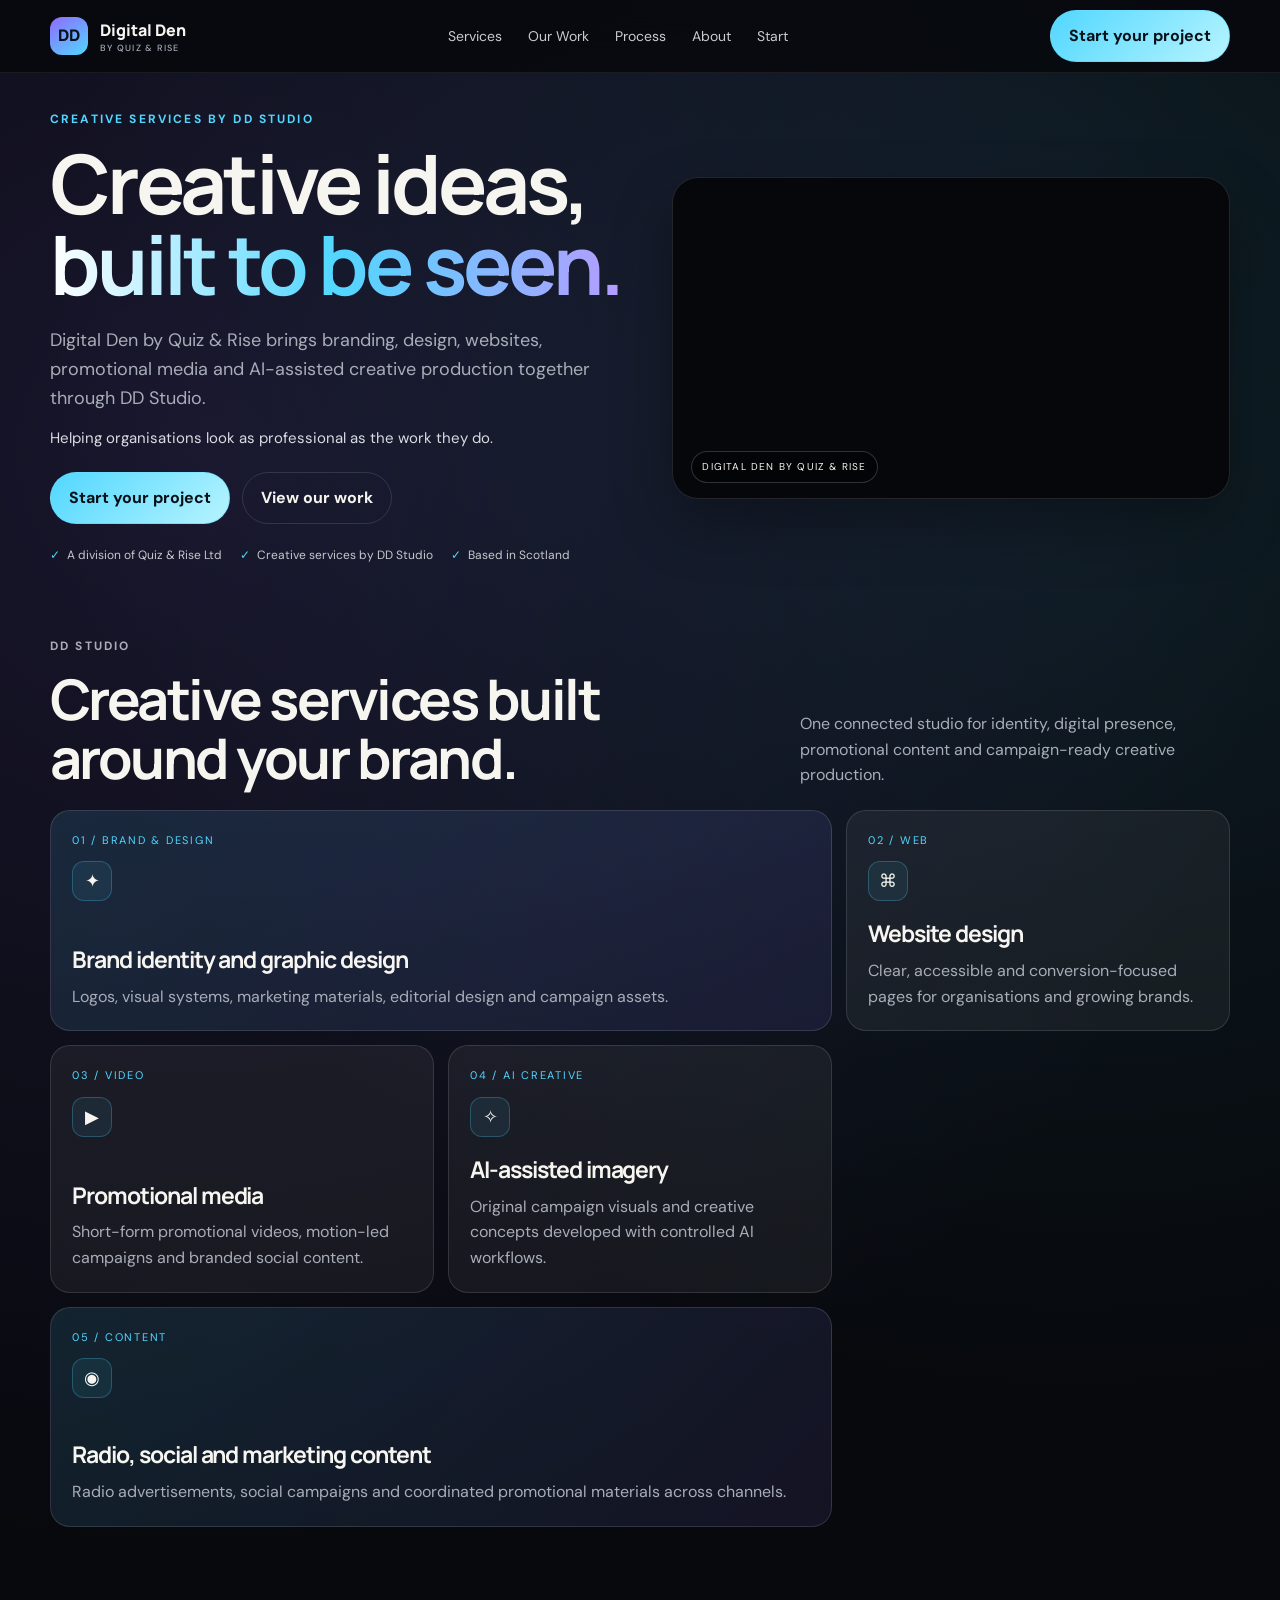
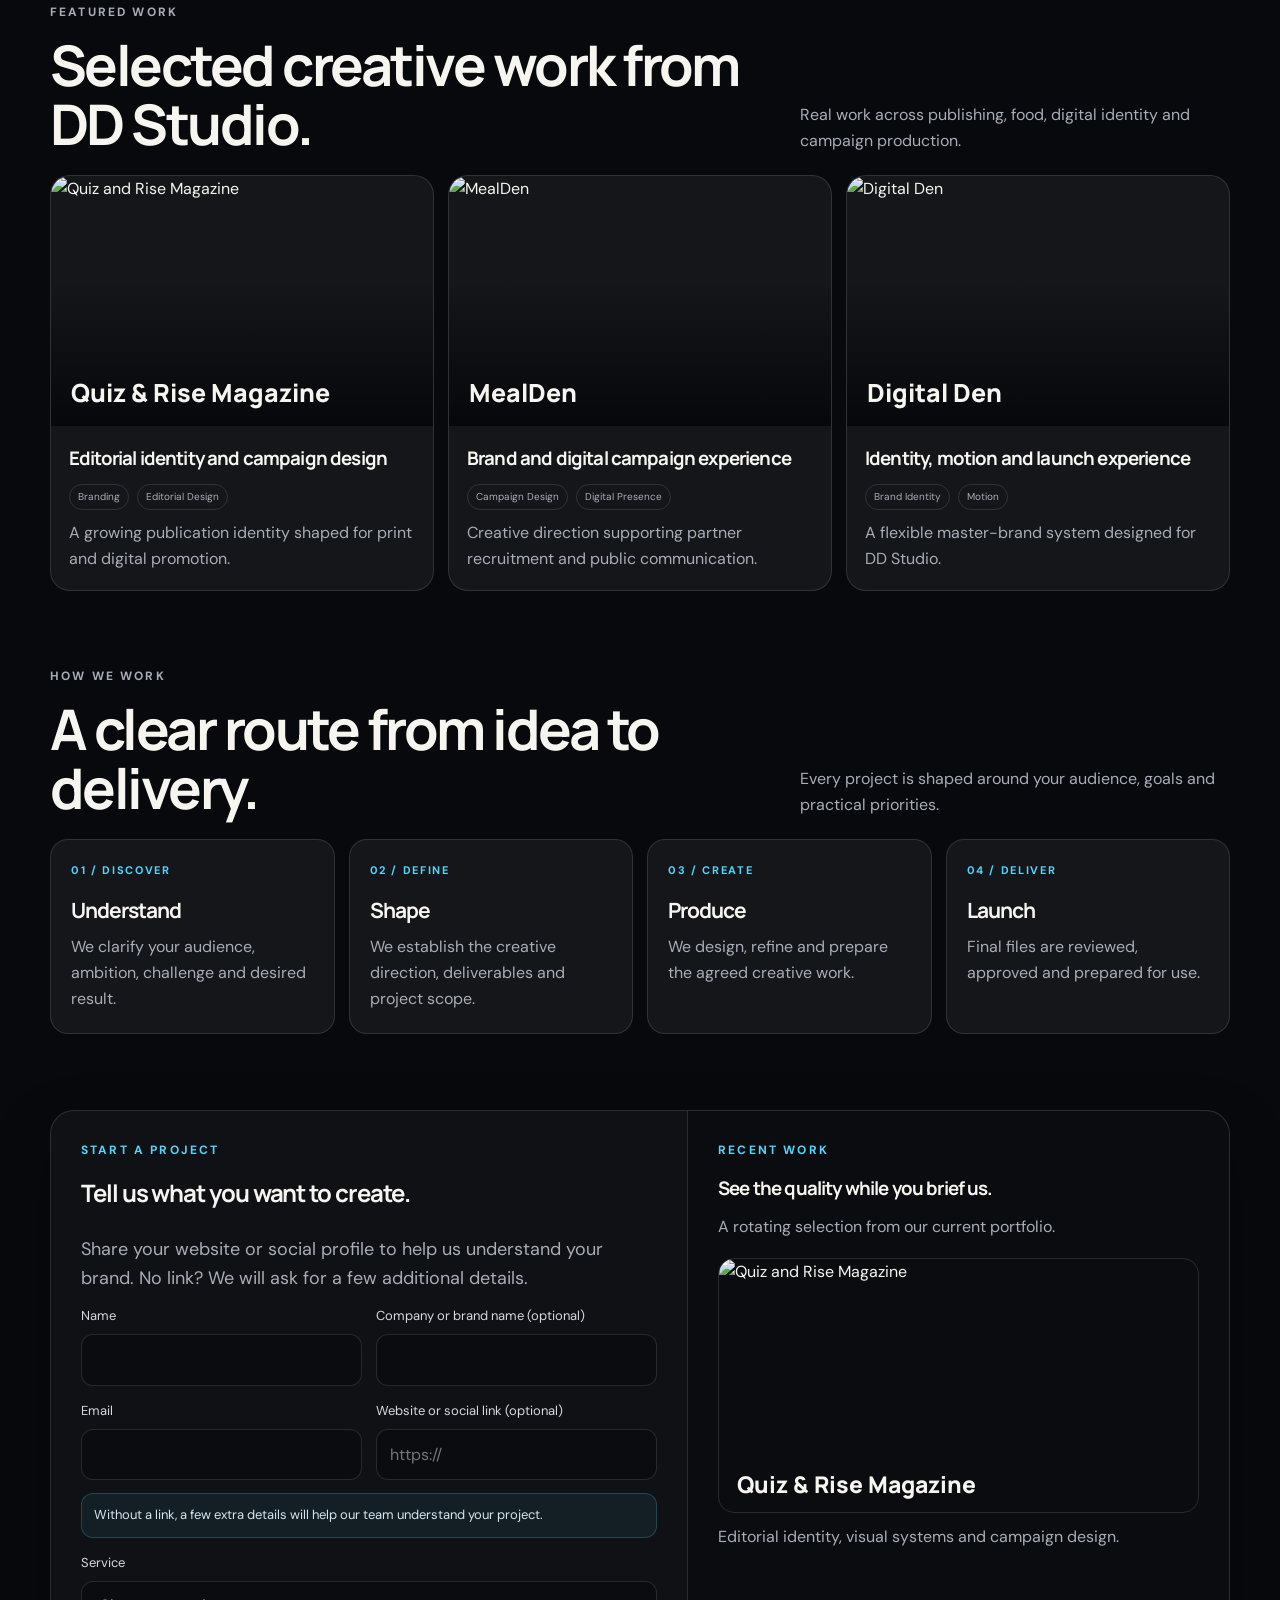
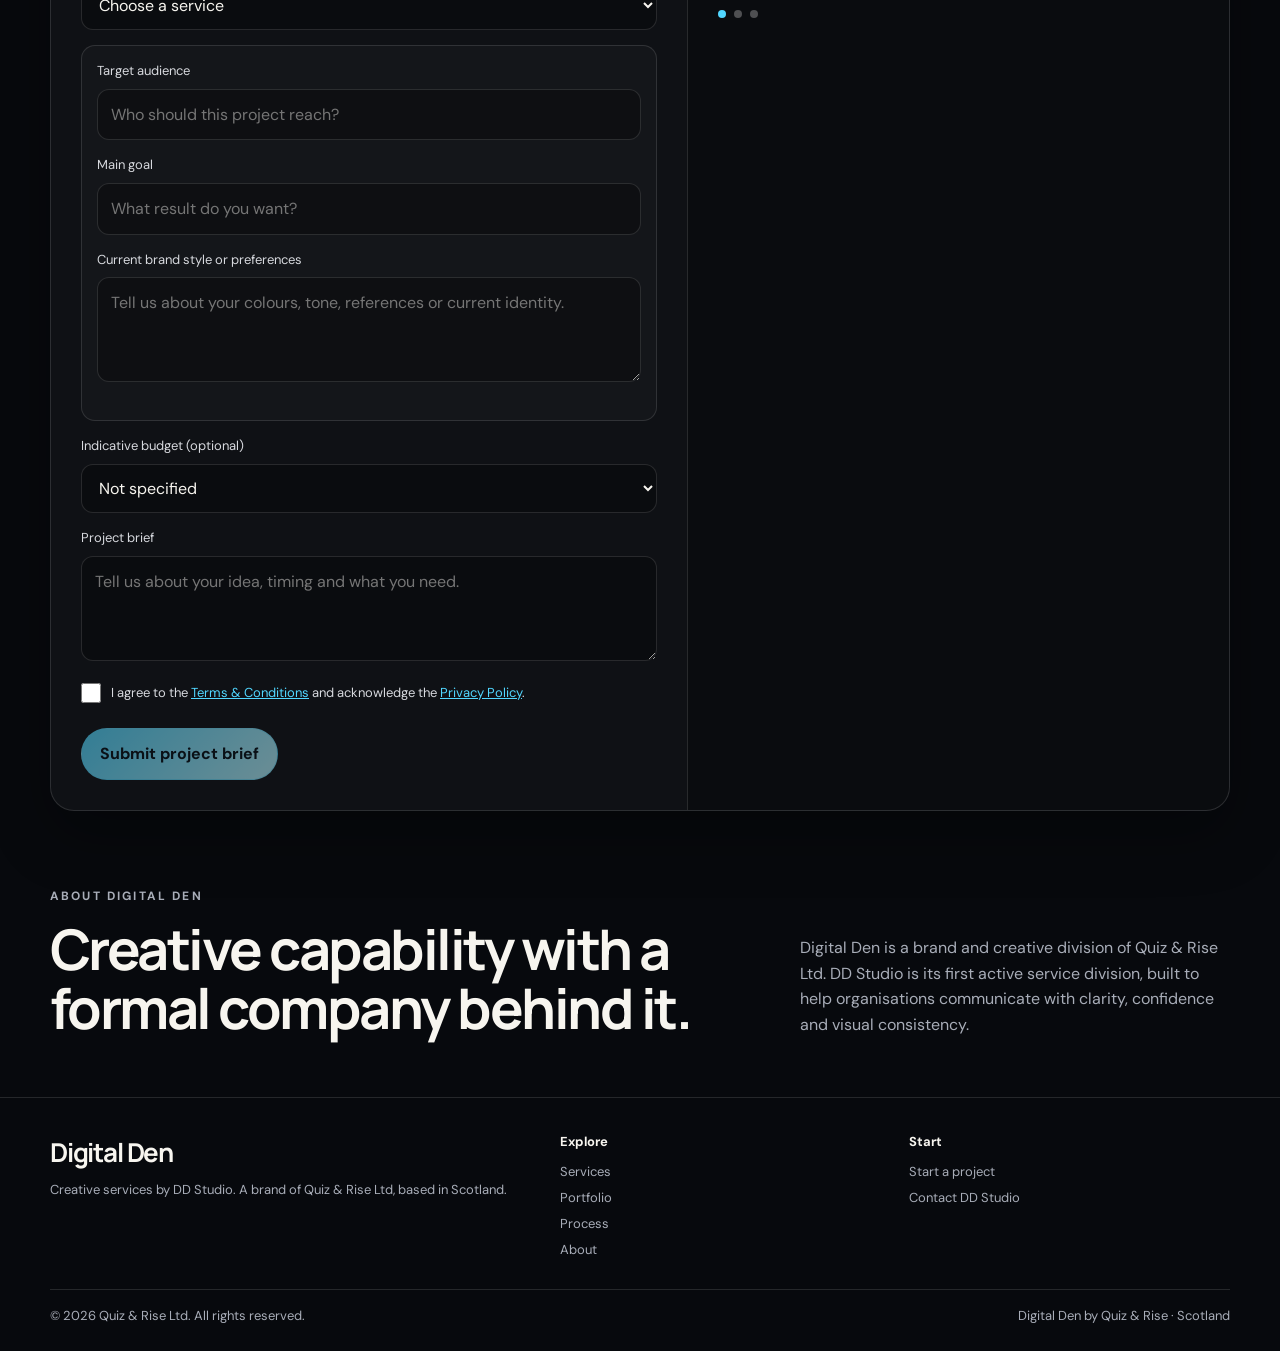
==== index.html @ d5ce3e3c "Remove dead space and tighten page rhythm across all screen sizes" ====
<!doctype html>
<html lang="en">
<head>
  <meta charset="utf-8">
  <meta name="viewport" content="width=device-width, initial-scale=1, viewport-fit=cover">
  <meta name="description" content="Digital Den by Quiz & Rise delivers branding, design, websites, promotional media and AI-assisted creative production through DD Studio.">
  <meta name="theme-color" content="#07090d">
  <title>Digital Den by Quiz & Rise | Creative Services by DD Studio</title>
  <link rel="preconnect" href="https://fonts.googleapis.com">
  <link rel="preconnect" href="https://fonts.gstatic.com" crossorigin>
  <link href="https://fonts.googleapis.com/css2?family=DM+Sans:wght@400;500;600;700&family=Manrope:wght@500;600;700;800&display=swap" rel="stylesheet">
  <style>
    :root{--ink:#07090d;--panel:rgba(255,255,255,.055);--panel2:rgba(255,255,255,.09);--line:rgba(255,255,255,.12);--text:#f7f5ef;--muted:#a8adb8;--cyan:#51d7ff;--violet:#8f6bff;--success:#6fd3a5;--danger:#ff8d8d;--radius:24px;--shadow:0 24px 60px rgba(0,0,0,.32)}
    *{box-sizing:border-box;margin:0;padding:0}html{scroll-behavior:smooth;scroll-padding-top:82px}body{font-family:"DM Sans",sans-serif;background:radial-gradient(circle at 15% 10%,rgba(143,107,255,.13),transparent 26%),radial-gradient(circle at 84% 8%,rgba(81,215,255,.10),transparent 24%),var(--ink);color:var(--text);line-height:1.6;overflow-x:hidden}a{color:inherit;text-decoration:none}button,input,select,textarea{font:inherit}button{cursor:pointer}.shell{width:min(1180px,calc(100% - 40px));margin:auto}
    .nav{position:fixed;inset:0 0 auto;z-index:50;background:rgba(7,9,13,.88);backdrop-filter:blur(18px);border-bottom:1px solid rgba(255,255,255,.07)}.nav-inner{min-height:72px;display:flex;align-items:center;justify-content:space-between;gap:24px}.brand{display:flex;align-items:center;gap:12px;font-family:Manrope,sans-serif;font-weight:800}.mark{width:38px;height:38px;border-radius:12px;display:grid;place-items:center;background:linear-gradient(145deg,var(--violet),var(--cyan));color:#071017}.brand small{display:block;color:var(--muted);font:500 9px/1.2 "DM Sans";letter-spacing:.14em;text-transform:uppercase}.nav-links{display:flex;gap:26px;color:#c8cbd1;font-size:14px}.pill,.primary,.secondary{border-radius:999px;font-weight:700;padding:12px 18px;transition:.25s}.pill,.primary{border:1px solid rgba(81,215,255,.45);background:linear-gradient(135deg,var(--cyan),#b7f4ff);color:#071017}.secondary{border:1px solid var(--line);background:transparent;color:var(--text)}
    .hero{padding:110px 0 34px;min-height:0;display:block}.hero-grid{display:grid;grid-template-columns:1.02fr .98fr;gap:42px;align-items:center}.eyebrow{color:var(--cyan);text-transform:uppercase;letter-spacing:.18em;font-size:12px;font-weight:700;margin-bottom:14px}h1,h2,h3{font-family:Manrope,sans-serif;letter-spacing:-.045em}h1{font-size:clamp(48px,7vw,82px);line-height:.98}.gradient{background:linear-gradient(90deg,#fff,var(--cyan),#b59cff);-webkit-background-clip:text;background-clip:text;color:transparent}.hero-copy{color:var(--muted);font-size:18px;max-width:650px;margin:22px 0 14px}.hero-line{color:#d9dce3;font-size:15px;margin-bottom:22px}.actions{display:flex;gap:12px;flex-wrap:wrap}.trust{display:flex;gap:18px;flex-wrap:wrap;margin-top:22px;color:#c6c8ce;font-size:12px}.trust span:before{content:"✓";color:var(--cyan);margin-right:7px}.hero-media{position:relative;border:1px solid var(--line);border-radius:26px;overflow:hidden;background:#05070b;box-shadow:var(--shadow);min-height:320px}.hero-video{width:100%;height:100%;min-height:320px;object-fit:cover;display:block}.hero-badge{position:absolute;left:18px;bottom:15px;font-size:10px;letter-spacing:.12em;text-transform:uppercase;border:1px solid rgba(255,255,255,.18);background:rgba(0,0,0,.38);padding:7px 10px;border-radius:999px}
    section{padding:38px 0}.section-head{display:flex;justify-content:space-between;gap:24px;align-items:end;margin-bottom:22px}.section-head h2{font-size:clamp(34px,5vw,56px);line-height:1.05;max-width:760px}.section-head p{max-width:430px;color:var(--muted)}.services,.cases,.process{display:grid;grid-template-columns:repeat(12,1fr);gap:14px}.service{grid-column:span 4;min-height:220px;border:1px solid var(--line);background:var(--panel);border-radius:20px;padding:21px;display:flex;flex-direction:column;justify-content:space-between}.service.wide{grid-column:span 8;background:linear-gradient(135deg,rgba(81,215,255,.12),rgba(143,107,255,.10))}.service-icon{width:40px;height:40px;border-radius:12px;display:grid;place-items:center;border:1px solid rgba(81,215,255,.25);background:rgba(81,215,255,.08);font-size:18px;margin:12px 0 auto}.num{color:var(--cyan);font-size:11px;letter-spacing:.16em}.service h3{font-size:23px;margin:14px 0 6px}.service p,.case p,.step-card p{color:var(--muted)}
    .case{grid-column:span 4;border:1px solid var(--line);border-radius:20px;overflow:hidden;background:var(--panel)}.case-visual{position:relative;height:250px;overflow:hidden}.case-visual img{width:100%;height:100%;object-fit:cover}.case-overlay{position:absolute;inset:0;display:flex;align-items:flex-end;padding:20px;background:linear-gradient(transparent 42%,rgba(4,6,10,.9))}.case-overlay span{font:800 25px/1.05 Manrope}.case-body{padding:18px}.case-tags{display:flex;gap:8px;flex-wrap:wrap;margin:10px 0}.case-tags span{font-size:10px;border:1px solid var(--line);border-radius:999px;padding:4px 8px;color:var(--muted)}
    .step-card{grid-column:span 3;min-height:180px;border:1px solid var(--line);border-radius:18px;background:var(--panel);padding:22px 20px}.step-card strong{display:block;color:var(--cyan);font-size:11px;letter-spacing:.15em;margin-bottom:14px}.step-card h3{font-size:21px;margin-bottom:7px}
    .assessment{display:grid;grid-template-columns:1.08fr .92fr;border:1px solid var(--line);border-radius:24px;overflow:hidden;background:rgba(255,255,255,.035);box-shadow:var(--shadow)}.assessment-main,.assessment-side{padding:30px}.assessment-side{background:rgba(0,0,0,.3);border-left:1px solid var(--line)}.field{margin-bottom:15px}label{display:block;color:#d7d9de;font-size:13px;margin-bottom:7px}input,select,textarea{width:100%;background:rgba(0,0,0,.28);border:1px solid rgba(255,255,255,.12);color:var(--text);border-radius:12px;padding:12px 13px;outline:none}textarea{min-height:105px;resize:vertical}.form-grid{display:grid;grid-template-columns:1fr 1fr;gap:14px}.notice{display:none;padding:13px;border-radius:12px;margin-bottom:15px}.notice.show{display:block}.notice.success{color:var(--success);background:rgba(111,211,165,.08);border:1px solid rgba(111,211,165,.25)}.notice.error{color:var(--danger);background:rgba(255,141,141,.08);border:1px solid rgba(255,141,141,.25)}.mode-note{padding:11px 12px;border:1px solid rgba(81,215,255,.22);background:rgba(81,215,255,.07);border-radius:12px;color:#d7e6ec;font-size:13px;margin:-2px 0 15px}.guided-fields{display:none;padding:15px;border:1px solid var(--line);border-radius:14px;background:rgba(255,255,255,.025);margin-bottom:15px}.guided-fields.open{display:block}.consent{display:flex;gap:10px;align-items:flex-start;margin:4px 0 17px}.consent input{width:20px;height:20px;flex:0 0 auto}.consent a{color:var(--cyan);text-decoration:underline}.primary:disabled{opacity:.55}.work-slider{position:relative;margin-top:18px;min-height:340px}.slide{position:absolute;inset:0;opacity:0;transition:.4s;pointer-events:none}.slide.active{opacity:1;pointer-events:auto}.slide-visual{height:255px;border-radius:16px;overflow:hidden;border:1px solid var(--line);position:relative}.slide-visual img{width:100%;height:100%;object-fit:cover}.slide-title{position:absolute;left:18px;bottom:15px;z-index:2;font:800 23px/1.1 Manrope}.slide-meta{color:var(--muted);margin-top:11px}.slider-dots{display:flex;gap:8px;margin-top:12px}.slider-dots button{width:8px;height:8px;border:0;border-radius:50%;background:rgba(255,255,255,.28)}.slider-dots button.active{background:var(--cyan)}
    footer{border-top:1px solid var(--line);padding:34px 0 24px;color:var(--muted);font-size:13px}.footer-grid{display:grid;grid-template-columns:1.5fr 1fr 1fr;gap:28px}.footer-brand h3{color:var(--text);font-size:26px;margin-bottom:6px}.footer-col strong{display:block;color:var(--text);margin-bottom:9px}.footer-col a{display:block;margin:5px 0}.footer-bottom{border-top:1px solid var(--line);margin-top:24px;padding-top:16px;display:flex;justify-content:space-between;gap:18px;flex-wrap:wrap}
    @media(max-width:900px){.shell{width:min(100% - 28px,720px)}.nav-inner{min-height:64px}.nav-links{display:none}.hero{padding:82px 0 24px}.hero-grid{grid-template-columns:1fr;gap:20px}.hero-copy{margin:16px 0 10px}.hero-line{margin-bottom:17px}.trust{margin-top:16px;gap:8px 14px}.hero-media,.hero-video{min-height:0}.hero-video{aspect-ratio:16/8.8}.hero-media{border-radius:18px}section{padding:28px 0}.section-head{align-items:start;flex-direction:column;gap:10px;margin-bottom:17px}.hero-grid,.assessment,.footer-grid{grid-template-columns:1fr}.services,.process{grid-template-columns:1fr 1fr;gap:12px}.service,.service.wide,.step-card{grid-column:auto;min-height:0}.service,.service.wide{padding:18px}.service-icon{margin:9px 0 13px}.service h3{font-size:21px;margin:0 0 6px}.cases{display:flex;overflow-x:auto;scroll-snap-type:x mandatory;gap:12px;padding-bottom:6px}.case{flex:0 0 80%;scroll-snap-align:start}.case-visual{height:210px}.step-card{padding:18px;min-height:160px}.step-card strong{margin-bottom:10px}.assessment{border-radius:20px}.assessment-side{order:-1;border-left:0;border-bottom:1px solid var(--line)}.assessment-main,.assessment-side{padding:22px 20px}.work-slider{min-height:280px}.slide-visual{height:205px}footer{padding:28px 0 20px}}
    @media(max-width:560px){.shell{width:min(100% - 20px,520px)}.nav-inner{min-height:60px}.brand{font-size:14px;gap:8px}.mark{width:32px;height:32px}.brand small{font-size:8px}.pill{display:block;padding:8px 10px;font-size:11px;white-space:nowrap}.hero{padding:72px 0 18px}.hero-grid{gap:16px}h1{font-size:clamp(38px,12vw,50px)}.eyebrow{font-size:10px;margin-bottom:9px}.hero-copy{font-size:15px;line-height:1.55}.hero-line{font-size:13px}.actions{gap:8px}.primary,.secondary{padding:9px 13px;font-size:13px}.trust{font-size:11px;margin-top:14px}.hero-media{border-radius:14px}.hero-video{aspect-ratio:16/8.2}.hero-badge{left:10px;bottom:8px;font-size:8px;padding:5px 7px}section{padding:22px 0}.section-head{margin-bottom:14px;gap:8px}.section-head h2{font-size:29px}.section-head p{font-size:14px}.services,.process{grid-template-columns:1fr;gap:10px}.service,.service.wide{padding:16px}.service-icon{width:36px;height:36px;margin:8px 0 11px}.service h3{font-size:19px}.case{flex-basis:88%}.case-visual{height:190px}.case-body{padding:15px}.case-overlay{padding:16px}.case-overlay span{font-size:22px}.step-card{min-height:0;padding:16px}.assessment-main,.assessment-side{padding:18px 16px}.form-grid{grid-template-columns:1fr;gap:0}.field{margin-bottom:12px}input,select,textarea{padding:11px 12px}.guided-fields{padding:12px}.work-slider{min-height:255px}.slide-visual{height:185px}.slide-title{font-size:20px}.assessment-main .hero-copy{margin:12px 0 15px}.footer-grid{gap:18px}.footer-bottom{margin-top:18px}}
  </style>
</head>
<body>
<header class="nav"><div class="shell nav-inner"><a href="#top" class="brand"><span class="mark">DD</span><span>Digital Den<small>by Quiz & Rise</small></span></a><nav class="nav-links"><a href="#services">Services</a><a href="#work">Our Work</a><a href="#process">Process</a><a href="#about">About</a><a href="#assessment">Start</a></nav><a class="pill" href="#assessment">Start your project</a></div></header>
<main id="top">
<section class="hero"><div class="shell hero-grid"><div><p class="eyebrow">Creative services by DD Studio</p><h1>Creative ideas, <span class="gradient">built to be seen.</span></h1><p class="hero-copy">Digital Den by Quiz & Rise brings branding, design, websites, promotional media and AI-assisted creative production together through DD Studio.</p><p class="hero-line">Helping organisations look as professional as the work they do.</p><div class="actions"><a class="primary" href="#assessment">Start your project</a><a class="secondary" href="#work">View our work</a></div><div class="trust"><span>A division of Quiz & Rise Ltd</span><span>Creative services by DD Studio</span><span>Based in Scotland</span></div></div><aside class="hero-media"><video class="hero-video" autoplay muted loop playsinline preload="metadata"><source src="https://res.cloudinary.com/ddaugw5zo/video/upload/DD_logo_reveal_premium_202607262028_phzkgc.mp4" type="video/mp4"></video><span class="hero-badge">Digital Den by Quiz & Rise</span></aside></div></section>
<section id="services"><div class="shell"><div class="section-head"><div><p class="eyebrow">DD Studio</p><h2>Creative services built around your brand.</h2></div><p>One connected studio for identity, digital presence, promotional content and campaign-ready creative production.</p></div><div class="services"><article class="service wide"><span class="num">01 / BRAND & DESIGN</span><div class="service-icon">✦</div><div><h3>Brand identity and graphic design</h3><p>Logos, visual systems, marketing materials, editorial design and campaign assets.</p></div></article><article class="service"><span class="num">02 / WEB</span><div class="service-icon">⌘</div><div><h3>Website design</h3><p>Clear, accessible and conversion-focused pages for organisations and growing brands.</p></div></article><article class="service"><span class="num">03 / VIDEO</span><div class="service-icon">▶</div><div><h3>Promotional media</h3><p>Short-form promotional videos, motion-led campaigns and branded social content.</p></div></article><article class="service"><span class="num">04 / AI CREATIVE</span><div class="service-icon">✧</div><div><h3>AI-assisted imagery</h3><p>Original campaign visuals and creative concepts developed with controlled AI workflows.</p></div></article><article class="service wide"><span class="num">05 / CONTENT</span><div class="service-icon">◉</div><div><h3>Radio, social and marketing content</h3><p>Radio advertisements, social campaigns and coordinated promotional materials across channels.</p></div></article></div></div></section>
<section id="work"><div class="shell"><div class="section-head"><div><p class="eyebrow">Featured Work</p><h2>Selected creative work from DD Studio.</h2></div><p>Real work across publishing, food, digital identity and campaign production.</p></div><div class="cases"><article class="case"><div class="case-visual"><img src="https://images.unsplash.com/photo-1561070791-2526d30994b5?auto=format&fit=crop&w=1200&q=80" alt="Quiz and Rise Magazine"><div class="case-overlay"><span>Quiz & Rise Magazine</span></div></div><div class="case-body"><h3>Editorial identity and campaign design</h3><div class="case-tags"><span>Branding</span><span>Editorial Design</span></div><p>A growing publication identity shaped for print and digital promotion.</p></div></article><article class="case"><div class="case-visual"><img src="https://images.unsplash.com/photo-1460925895917-afdab827c52f?auto=format&fit=crop&w=1200&q=80" alt="MealDen"><div class="case-overlay"><span>MealDen</span></div></div><div class="case-body"><h3>Brand and digital campaign experience</h3><div class="case-tags"><span>Campaign Design</span><span>Digital Presence</span></div><p>Creative direction supporting partner recruitment and public communication.</p></div></article><article class="case"><div class="case-visual"><img src="https://images.unsplash.com/photo-1536240478700-b869070f9279?auto=format&fit=crop&w=1200&q=80" alt="Digital Den"><div class="case-overlay"><span>Digital Den</span></div></div><div class="case-body"><h3>Identity, motion and launch experience</h3><div class="case-tags"><span>Brand Identity</span><span>Motion</span></div><p>A flexible master-brand system designed for DD Studio.</p></div></article></div></div></section>
<section id="process"><div class="shell"><div class="section-head"><div><p class="eyebrow">How we work</p><h2>A clear route from idea to delivery.</h2></div><p>Every project is shaped around your audience, goals and practical priorities.</p></div><div class="process"><article class="step-card"><strong>01 / DISCOVER</strong><h3>Understand</h3><p>We clarify your audience, ambition, challenge and desired result.</p></article><article class="step-card"><strong>02 / DEFINE</strong><h3>Shape</h3><p>We establish the creative direction, deliverables and project scope.</p></article><article class="step-card"><strong>03 / CREATE</strong><h3>Produce</h3><p>We design, refine and prepare the agreed creative work.</p></article><article class="step-card"><strong>04 / DELIVER</strong><h3>Launch</h3><p>Final files are reviewed, approved and prepared for use.</p></article></div></div></section>
<section id="assessment"><div class="shell"><div class="assessment"><div class="assessment-main"><p class="eyebrow">Start a project</p><h2>Tell us what you want to create.</h2><p class="hero-copy">Share your website or social profile to help us understand your brand. No link? We will ask for a few additional details.</p><div id="notice" class="notice" role="status" aria-live="polite"></div><form id="smart-form" novalidate><div class="form-grid"><div class="field"><label for="name">Name</label><input id="name" name="name" required maxlength="160" autocomplete="name"></div><div class="field"><label for="company">Company or brand name (optional)</label><input id="company" name="company" maxlength="160"></div></div><div class="form-grid"><div class="field"><label for="email">Email</label><input id="email" name="email" type="email" required maxlength="320"></div><div class="field"><label for="url">Website or social link (optional)</label><input id="url" name="url" type="url" placeholder="https://"></div></div><div id="mode-note" class="mode-note">Without a link, a few extra details will help our team understand your project.</div><div class="field"><label for="service">Service</label><select id="service" name="service" required><option value="">Choose a service</option><option>Brand Identity</option><option>Graphic Design</option><option>Website Design</option><option>Promotional Video</option><option>AI Images</option><option>Radio Advertisement</option><option>Social Media Content</option><option>Marketing Materials</option><option>Not sure yet</option></select></div><div id="guided-fields" class="guided-fields open"><div class="field"><label for="audience">Target audience</label><input id="audience" name="audience" maxlength="500" placeholder="Who should this project reach?"></div><div class="field"><label for="goal">Main goal</label><input id="goal" name="goal" maxlength="500" placeholder="What result do you want?"></div><div class="field"><label for="brand-style">Current brand style or preferences</label><textarea id="brand-style" name="brand-style" maxlength="1500" placeholder="Tell us about your colours, tone, references or current identity."></textarea></div></div><div class="field"><label for="budget">Indicative budget (optional)</label><select id="budget" name="budget"><option value="">Not specified</option><option>Under £500</option><option>£500–£1,500</option><option>£1,500–£5,000</option><option>£5,000+</option><option>Need guidance</option></select></div><div class="field"><label for="message">Project brief</label><textarea id="message" name="message" required maxlength="5000" placeholder="Tell us about your idea, timing and what you need."></textarea></div><div class="consent"><input id="consent" name="consent" type="checkbox" required><label for="consent">I agree to the <a href="https://digital-den-api.vercel.app/terms.html" target="_blank">Terms & Conditions</a> and acknowledge the <a href="https://digital-den-api.vercel.app/privacy.html" target="_blank">Privacy Policy</a>.</label></div><button id="submit" class="primary" type="submit" disabled>Submit project brief</button></form></div><aside class="assessment-side"><p class="eyebrow">Recent Work</p><h3>See the quality while you brief us.</h3><p style="color:var(--muted);margin-top:10px">A rotating selection from our current portfolio.</p><div class="work-slider" id="work-slider"><article class="slide active"><div class="slide-visual"><img src="https://images.unsplash.com/photo-1561070791-2526d30994b5?auto=format&fit=crop&w=900&q=80" alt="Quiz and Rise Magazine"><span class="slide-title">Quiz & Rise Magazine</span></div><p class="slide-meta">Editorial identity, visual systems and campaign design.</p></article><article class="slide"><div class="slide-visual"><img src="https://images.unsplash.com/photo-1460925895917-afdab827c52f?auto=format&fit=crop&w=900&q=80" alt="MealDen"><span class="slide-title">MealDen</span></div><p class="slide-meta">Brand communication and digital campaign experience.</p></article><article class="slide"><div class="slide-visual"><img src="https://images.unsplash.com/photo-1536240478700-b869070f9279?auto=format&fit=crop&w=900&q=80" alt="Digital Den"><span class="slide-title">Digital Den</span></div><p class="slide-meta">Identity, motion and creative launch direction.</p></article></div><div class="slider-dots"><button class="active" type="button"></button><button type="button"></button><button type="button"></button></div></aside></div></div></section>
<section id="about"><div class="shell"><div class="section-head"><div><p class="eyebrow">About Digital Den</p><h2>Creative capability with a formal company behind it.</h2></div><p>Digital Den is a brand and creative division of Quiz & Rise Ltd. DD Studio is its first active service division, built to help organisations communicate with clarity, confidence and visual consistency.</p></div></div></section>
</main>
<footer><div class="shell"><div class="footer-grid"><div class="footer-brand"><h3>Digital Den</h3><p>Creative services by DD Studio. A brand of Quiz & Rise Ltd, based in Scotland.</p></div><div class="footer-col"><strong>Explore</strong><a href="#services">Services</a><a href="#work">Portfolio</a><a href="#process">Process</a><a href="#about">About</a></div><div class="footer-col"><strong>Start</strong><a href="#assessment">Start a project</a><a href="#assessment">Contact DD Studio</a></div></div><div class="footer-bottom"><span>© 2026 Quiz & Rise Ltd. All rights reserved.</span><span>Digital Den by Quiz & Rise · Scotland</span></div></div></footer>
<script>
document.addEventListener('DOMContentLoaded',()=>{const form=document.getElementById('smart-form'),notice=document.getElementById('notice'),submit=document.getElementById('submit'),url=document.getElementById('url'),consent=document.getElementById('consent'),guided=document.getElementById('guided-fields'),modeNote=document.getElementById('mode-note');const updateMode=()=>{const hasLink=url.value.trim().length>0;guided.classList.toggle('open',!hasLink);modeNote.textContent=hasLink?'Thank you. Your link will help our team prepare for your project.':'Without a link, a few extra details will help our team understand your project.'};const updateSubmit=()=>{submit.disabled=!(form.checkValidity()&&consent.checked)};form.addEventListener('input',()=>{updateMode();updateSubmit()});form.addEventListener('change',updateSubmit);form.addEventListener('submit',async e=>{e.preventDefault();if(!form.checkValidity()){form.reportValidity();return}submit.disabled=true;submit.textContent='Submitting securely…';notice.className='notice';const guidedNotes=[document.getElementById('audience').value.trim()&&`Target audience: ${document.getElementById('audience').value.trim()}`,document.getElementById('goal').value.trim()&&`Main goal: ${document.getElementById('goal').value.trim()}`,document.getElementById('brand-style').value.trim()&&`Brand style/preferences: ${document.getElementById('brand-style').value.trim()}`].filter(Boolean).join('\n');const brief=document.getElementById('message').value.trim();const data={name:document.getElementById('name').value.trim(),companyName:document.getElementById('company').value.trim(),email:document.getElementById('email').value.trim(),website:url.value.trim(),category:document.getElementById('service').value,budget:document.getElementById('budget').value,notes:[brief,guidedNotes].filter(Boolean).join('\n\n'),privacyAccepted:consent.checked,termsAccepted:consent.checked};try{const response=await fetch('https://digital-den-api.vercel.app/api/create-project',{method:'POST',headers:{'Content-Type':'application/json'},body:JSON.stringify(data)});const result=await response.json().catch(()=>({}));if(!response.ok)throw new Error(result.message||'The form could not be submitted.');notice.textContent='Your project brief has been submitted successfully. DD Studio will contact you by email.';notice.className='notice show success';form.reset();updateMode();window.scrollTo({top:document.getElementById('assessment').offsetTop-90,behavior:'smooth'})}catch(error){notice.textContent=error.message||'The form could not be submitted. Please try again in a moment.';notice.className='notice show error'}finally{submit.textContent='Submit project brief';updateSubmit()}});const slides=[...document.querySelectorAll('.slide')],dots=[...document.querySelectorAll('.slider-dots button')];let index=0,timer;const show=i=>{index=i;slides.forEach((s,n)=>s.classList.toggle('active',n===i));dots.forEach((d,n)=>d.classList.toggle('active',n===i))};const start=()=>{timer=setInterval(()=>show((index+1)%slides.length),4500)};dots.forEach((dot,i)=>dot.addEventListener('click',()=>{clearInterval(timer);show(i);start()}));if(slides.length>1)start();updateMode();updateSubmit()});
</script>
</body>
</html>
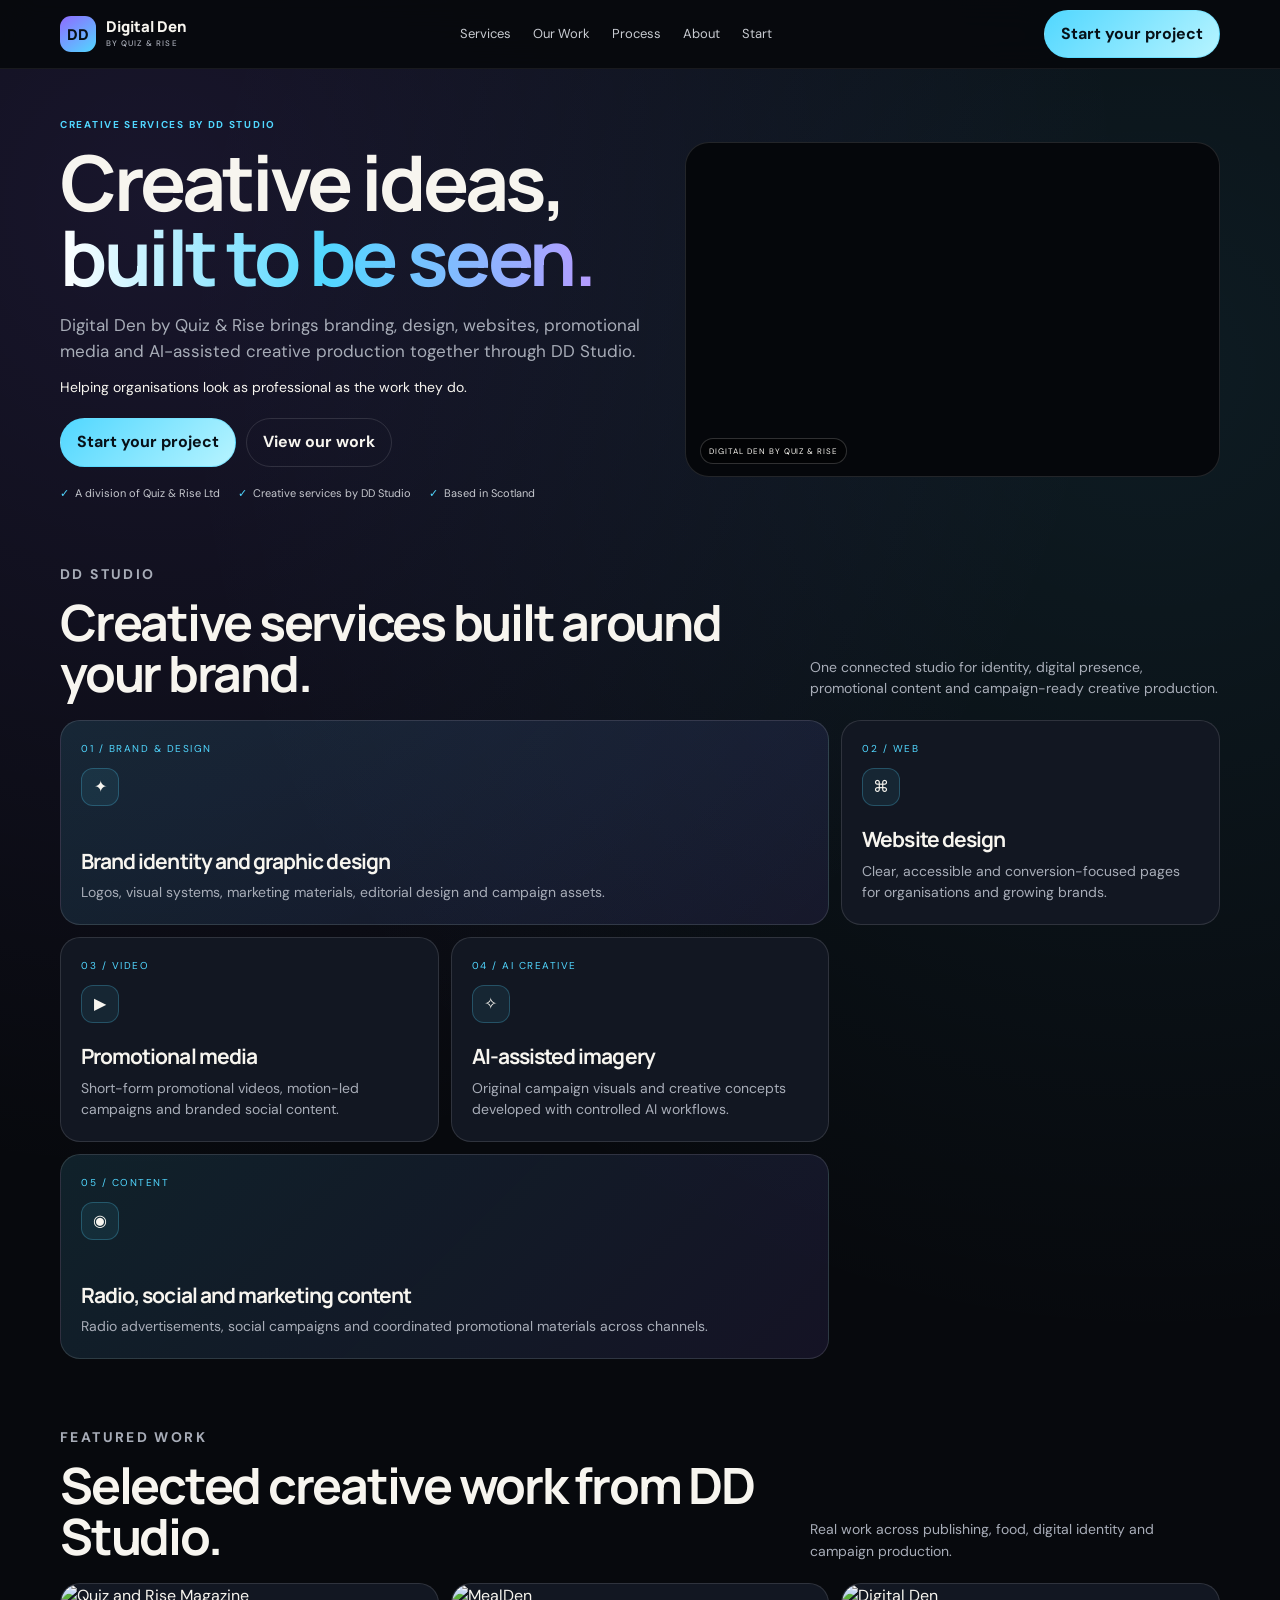
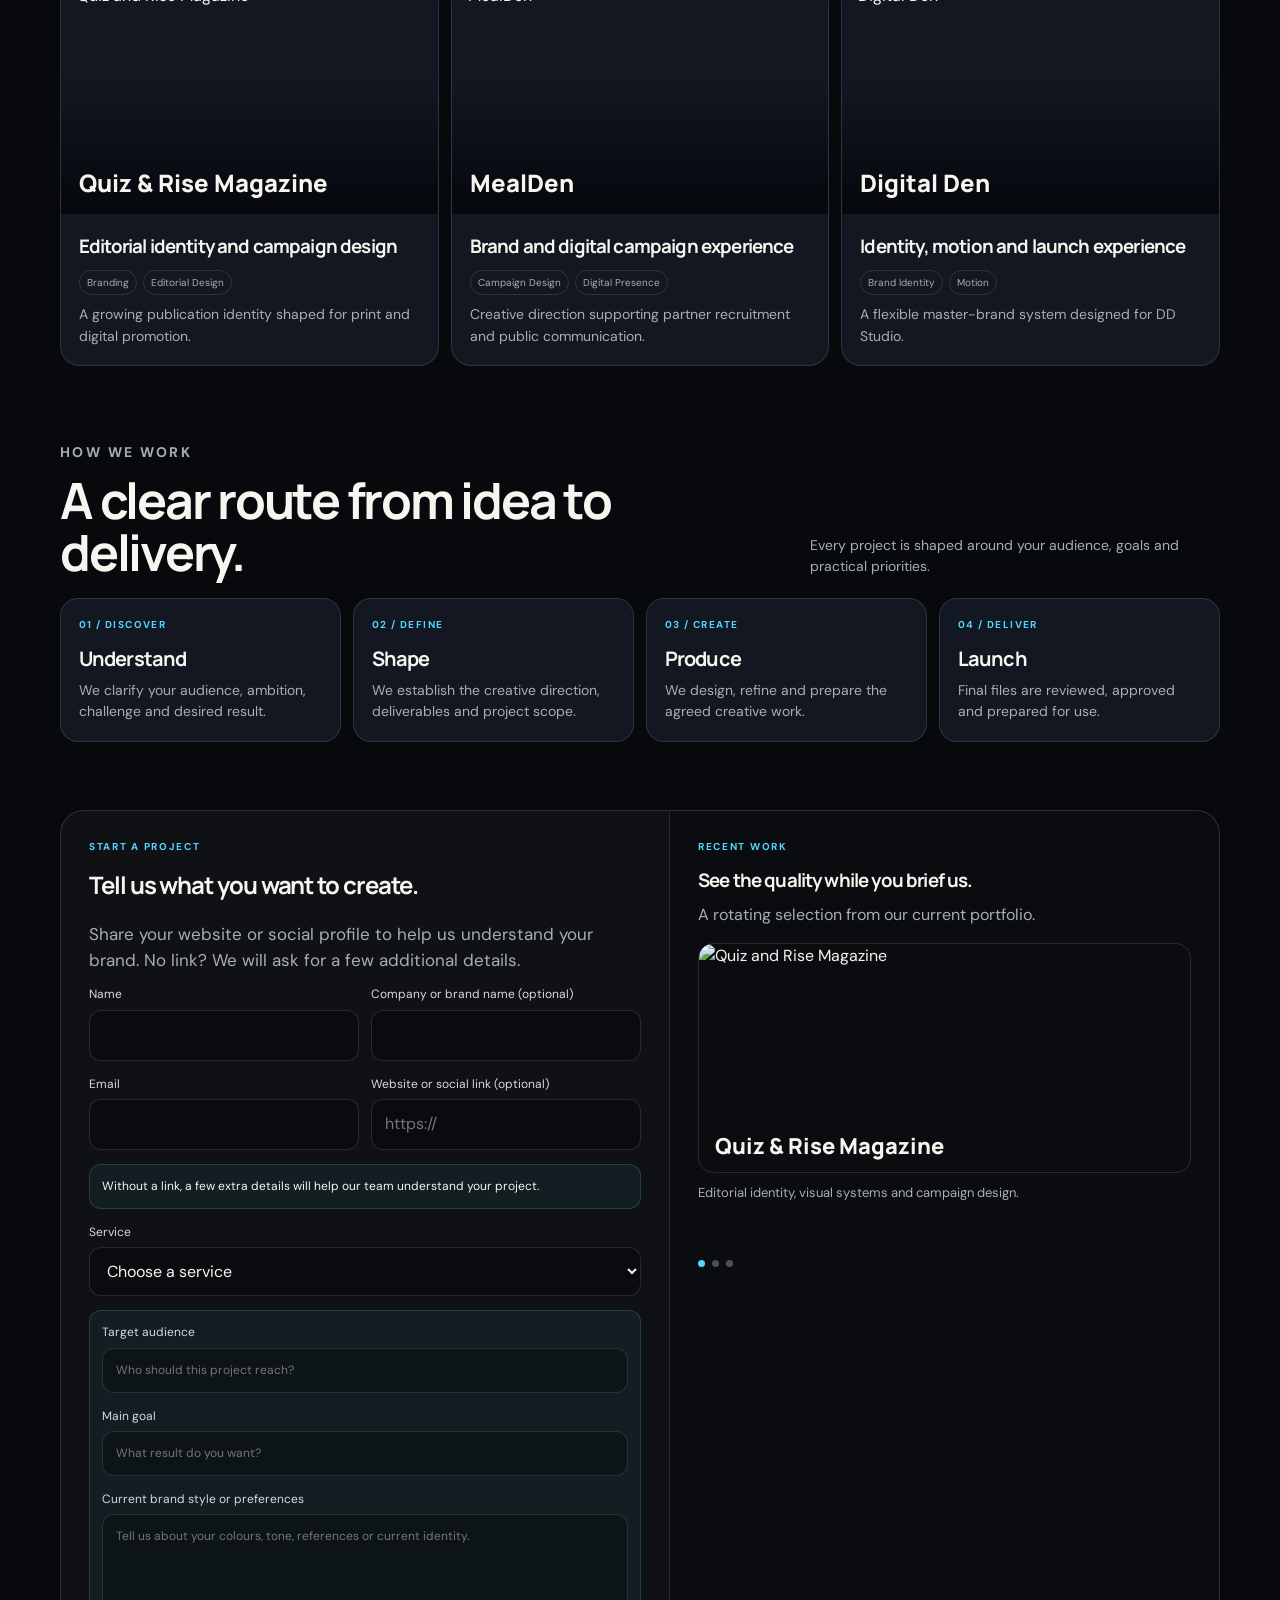
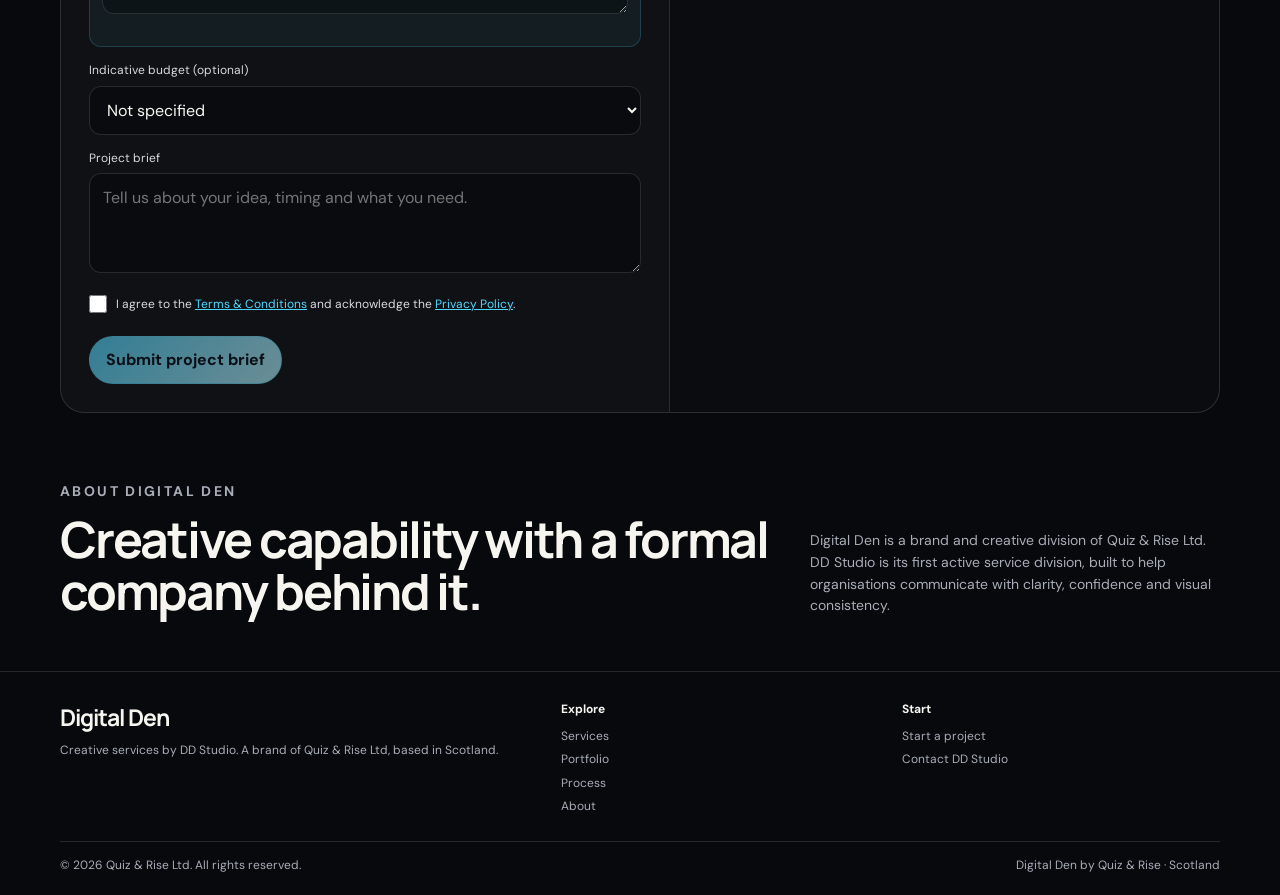
==== commit b403be9b: "Polish urgent mobile layout for campaign launch" ====
--- a/index.html
+++ b/index.html
@@ -1,27 +1,23 @@
 <!doctype html>
 <html lang="en">
 <head>
-  <meta charset="utf-8">
-  <meta name="viewport" content="width=device-width, initial-scale=1, viewport-fit=cover">
-  <meta name="description" content="Digital Den by Quiz & Rise delivers branding, design, websites, promotional media and AI-assisted creative production through DD Studio.">
-  <meta name="theme-color" content="#07090d">
-  <title>Digital Den by Quiz & Rise | Creative Services by DD Studio</title>
-  <link rel="preconnect" href="https://fonts.googleapis.com">
-  <link rel="preconnect" href="https://fonts.gstatic.com" crossorigin>
-  <link href="https://fonts.googleapis.com/css2?family=DM+Sans:wght@400;500;600;700&family=Manrope:wght@500;600;700;800&display=swap" rel="stylesheet">
-  <style>
-    :root{--ink:#07090d;--panel:rgba(255,255,255,.055);--panel2:rgba(255,255,255,.09);--line:rgba(255,255,255,.12);--text:#f7f5ef;--muted:#a8adb8;--cyan:#51d7ff;--violet:#8f6bff;--success:#6fd3a5;--danger:#ff8d8d;--radius:24px;--shadow:0 24px 60px rgba(0,0,0,.32)}
-    *{box-sizing:border-box;margin:0;padding:0}html{scroll-behavior:smooth;scroll-padding-top:82px}body{font-family:"DM Sans",sans-serif;background:radial-gradient(circle at 15% 10%,rgba(143,107,255,.13),transparent 26%),radial-gradient(circle at 84% 8%,rgba(81,215,255,.10),transparent 24%),var(--ink);color:var(--text);line-height:1.6;overflow-x:hidden}a{color:inherit;text-decoration:none}button,input,select,textarea{font:inherit}button{cursor:pointer}.shell{width:min(1180px,calc(100% - 40px));margin:auto}
-    .nav{position:fixed;inset:0 0 auto;z-index:50;background:rgba(7,9,13,.88);backdrop-filter:blur(18px);border-bottom:1px solid rgba(255,255,255,.07)}.nav-inner{min-height:72px;display:flex;align-items:center;justify-content:space-between;gap:24px}.brand{display:flex;align-items:center;gap:12px;font-family:Manrope,sans-serif;font-weight:800}.mark{width:38px;height:38px;border-radius:12px;display:grid;place-items:center;background:linear-gradient(145deg,var(--violet),var(--cyan));color:#071017}.brand small{display:block;color:var(--muted);font:500 9px/1.2 "DM Sans";letter-spacing:.14em;text-transform:uppercase}.nav-links{display:flex;gap:26px;color:#c8cbd1;font-size:14px}.pill,.primary,.secondary{border-radius:999px;font-weight:700;padding:12px 18px;transition:.25s}.pill,.primary{border:1px solid rgba(81,215,255,.45);background:linear-gradient(135deg,var(--cyan),#b7f4ff);color:#071017}.secondary{border:1px solid var(--line);background:transparent;color:var(--text)}
-    .hero{padding:110px 0 34px;min-height:0;display:block}.hero-grid{display:grid;grid-template-columns:1.02fr .98fr;gap:42px;align-items:center}.eyebrow{color:var(--cyan);text-transform:uppercase;letter-spacing:.18em;font-size:12px;font-weight:700;margin-bottom:14px}h1,h2,h3{font-family:Manrope,sans-serif;letter-spacing:-.045em}h1{font-size:clamp(48px,7vw,82px);line-height:.98}.gradient{background:linear-gradient(90deg,#fff,var(--cyan),#b59cff);-webkit-background-clip:text;background-clip:text;color:transparent}.hero-copy{color:var(--muted);font-size:18px;max-width:650px;margin:22px 0 14px}.hero-line{color:#d9dce3;font-size:15px;margin-bottom:22px}.actions{display:flex;gap:12px;flex-wrap:wrap}.trust{display:flex;gap:18px;flex-wrap:wrap;margin-top:22px;color:#c6c8ce;font-size:12px}.trust span:before{content:"✓";color:var(--cyan);margin-right:7px}.hero-media{position:relative;border:1px solid var(--line);border-radius:26px;overflow:hidden;background:#05070b;box-shadow:var(--shadow);min-height:320px}.hero-video{width:100%;height:100%;min-height:320px;object-fit:cover;display:block}.hero-badge{position:absolute;left:18px;bottom:15px;font-size:10px;letter-spacing:.12em;text-transform:uppercase;border:1px solid rgba(255,255,255,.18);background:rgba(0,0,0,.38);padding:7px 10px;border-radius:999px}
-    section{padding:38px 0}.section-head{display:flex;justify-content:space-between;gap:24px;align-items:end;margin-bottom:22px}.section-head h2{font-size:clamp(34px,5vw,56px);line-height:1.05;max-width:760px}.section-head p{max-width:430px;color:var(--muted)}.services,.cases,.process{display:grid;grid-template-columns:repeat(12,1fr);gap:14px}.service{grid-column:span 4;min-height:220px;border:1px solid var(--line);background:var(--panel);border-radius:20px;padding:21px;display:flex;flex-direction:column;justify-content:space-between}.service.wide{grid-column:span 8;background:linear-gradient(135deg,rgba(81,215,255,.12),rgba(143,107,255,.10))}.service-icon{width:40px;height:40px;border-radius:12px;display:grid;place-items:center;border:1px solid rgba(81,215,255,.25);background:rgba(81,215,255,.08);font-size:18px;margin:12px 0 auto}.num{color:var(--cyan);font-size:11px;letter-spacing:.16em}.service h3{font-size:23px;margin:14px 0 6px}.service p,.case p,.step-card p{color:var(--muted)}
-    .case{grid-column:span 4;border:1px solid var(--line);border-radius:20px;overflow:hidden;background:var(--panel)}.case-visual{position:relative;height:250px;overflow:hidden}.case-visual img{width:100%;height:100%;object-fit:cover}.case-overlay{position:absolute;inset:0;display:flex;align-items:flex-end;padding:20px;background:linear-gradient(transparent 42%,rgba(4,6,10,.9))}.case-overlay span{font:800 25px/1.05 Manrope}.case-body{padding:18px}.case-tags{display:flex;gap:8px;flex-wrap:wrap;margin:10px 0}.case-tags span{font-size:10px;border:1px solid var(--line);border-radius:999px;padding:4px 8px;color:var(--muted)}
-    .step-card{grid-column:span 3;min-height:180px;border:1px solid var(--line);border-radius:18px;background:var(--panel);padding:22px 20px}.step-card strong{display:block;color:var(--cyan);font-size:11px;letter-spacing:.15em;margin-bottom:14px}.step-card h3{font-size:21px;margin-bottom:7px}
-    .assessment{display:grid;grid-template-columns:1.08fr .92fr;border:1px solid var(--line);border-radius:24px;overflow:hidden;background:rgba(255,255,255,.035);box-shadow:var(--shadow)}.assessment-main,.assessment-side{padding:30px}.assessment-side{background:rgba(0,0,0,.3);border-left:1px solid var(--line)}.field{margin-bottom:15px}label{display:block;color:#d7d9de;font-size:13px;margin-bottom:7px}input,select,textarea{width:100%;background:rgba(0,0,0,.28);border:1px solid rgba(255,255,255,.12);color:var(--text);border-radius:12px;padding:12px 13px;outline:none}textarea{min-height:105px;resize:vertical}.form-grid{display:grid;grid-template-columns:1fr 1fr;gap:14px}.notice{display:none;padding:13px;border-radius:12px;margin-bottom:15px}.notice.show{display:block}.notice.success{color:var(--success);background:rgba(111,211,165,.08);border:1px solid rgba(111,211,165,.25)}.notice.error{color:var(--danger);background:rgba(255,141,141,.08);border:1px solid rgba(255,141,141,.25)}.mode-note{padding:11px 12px;border:1px solid rgba(81,215,255,.22);background:rgba(81,215,255,.07);border-radius:12px;color:#d7e6ec;font-size:13px;margin:-2px 0 15px}.guided-fields{display:none;padding:15px;border:1px solid var(--line);border-radius:14px;background:rgba(255,255,255,.025);margin-bottom:15px}.guided-fields.open{display:block}.consent{display:flex;gap:10px;align-items:flex-start;margin:4px 0 17px}.consent input{width:20px;height:20px;flex:0 0 auto}.consent a{color:var(--cyan);text-decoration:underline}.primary:disabled{opacity:.55}.work-slider{position:relative;margin-top:18px;min-height:340px}.slide{position:absolute;inset:0;opacity:0;transition:.4s;pointer-events:none}.slide.active{opacity:1;pointer-events:auto}.slide-visual{height:255px;border-radius:16px;overflow:hidden;border:1px solid var(--line);position:relative}.slide-visual img{width:100%;height:100%;object-fit:cover}.slide-title{position:absolute;left:18px;bottom:15px;z-index:2;font:800 23px/1.1 Manrope}.slide-meta{color:var(--muted);margin-top:11px}.slider-dots{display:flex;gap:8px;margin-top:12px}.slider-dots button{width:8px;height:8px;border:0;border-radius:50%;background:rgba(255,255,255,.28)}.slider-dots button.active{background:var(--cyan)}
-    footer{border-top:1px solid var(--line);padding:34px 0 24px;color:var(--muted);font-size:13px}.footer-grid{display:grid;grid-template-columns:1.5fr 1fr 1fr;gap:28px}.footer-brand h3{color:var(--text);font-size:26px;margin-bottom:6px}.footer-col strong{display:block;color:var(--text);margin-bottom:9px}.footer-col a{display:block;margin:5px 0}.footer-bottom{border-top:1px solid var(--line);margin-top:24px;padding-top:16px;display:flex;justify-content:space-between;gap:18px;flex-wrap:wrap}
-    @media(max-width:900px){.shell{width:min(100% - 28px,720px)}.nav-inner{min-height:64px}.nav-links{display:none}.hero{padding:82px 0 24px}.hero-grid{grid-template-columns:1fr;gap:20px}.hero-copy{margin:16px 0 10px}.hero-line{margin-bottom:17px}.trust{margin-top:16px;gap:8px 14px}.hero-media,.hero-video{min-height:0}.hero-video{aspect-ratio:16/8.8}.hero-media{border-radius:18px}section{padding:28px 0}.section-head{align-items:start;flex-direction:column;gap:10px;margin-bottom:17px}.hero-grid,.assessment,.footer-grid{grid-template-columns:1fr}.services,.process{grid-template-columns:1fr 1fr;gap:12px}.service,.service.wide,.step-card{grid-column:auto;min-height:0}.service,.service.wide{padding:18px}.service-icon{margin:9px 0 13px}.service h3{font-size:21px;margin:0 0 6px}.cases{display:flex;overflow-x:auto;scroll-snap-type:x mandatory;gap:12px;padding-bottom:6px}.case{flex:0 0 80%;scroll-snap-align:start}.case-visual{height:210px}.step-card{padding:18px;min-height:160px}.step-card strong{margin-bottom:10px}.assessment{border-radius:20px}.assessment-side{order:-1;border-left:0;border-bottom:1px solid var(--line)}.assessment-main,.assessment-side{padding:22px 20px}.work-slider{min-height:280px}.slide-visual{height:205px}footer{padding:28px 0 20px}}
-    @media(max-width:560px){.shell{width:min(100% - 20px,520px)}.nav-inner{min-height:60px}.brand{font-size:14px;gap:8px}.mark{width:32px;height:32px}.brand small{font-size:8px}.pill{display:block;padding:8px 10px;font-size:11px;white-space:nowrap}.hero{padding:72px 0 18px}.hero-grid{gap:16px}h1{font-size:clamp(38px,12vw,50px)}.eyebrow{font-size:10px;margin-bottom:9px}.hero-copy{font-size:15px;line-height:1.55}.hero-line{font-size:13px}.actions{gap:8px}.primary,.secondary{padding:9px 13px;font-size:13px}.trust{font-size:11px;margin-top:14px}.hero-media{border-radius:14px}.hero-video{aspect-ratio:16/8.2}.hero-badge{left:10px;bottom:8px;font-size:8px;padding:5px 7px}section{padding:22px 0}.section-head{margin-bottom:14px;gap:8px}.section-head h2{font-size:29px}.section-head p{font-size:14px}.services,.process{grid-template-columns:1fr;gap:10px}.service,.service.wide{padding:16px}.service-icon{width:36px;height:36px;margin:8px 0 11px}.service h3{font-size:19px}.case{flex-basis:88%}.case-visual{height:190px}.case-body{padding:15px}.case-overlay{padding:16px}.case-overlay span{font-size:22px}.step-card{min-height:0;padding:16px}.assessment-main,.assessment-side{padding:18px 16px}.form-grid{grid-template-columns:1fr;gap:0}.field{margin-bottom:12px}input,select,textarea{padding:11px 12px}.guided-fields{padding:12px}.work-slider{min-height:255px}.slide-visual{height:185px}.slide-title{font-size:20px}.assessment-main .hero-copy{margin:12px 0 15px}.footer-grid{gap:18px}.footer-bottom{margin-top:18px}}
-  </style>
+<meta charset="utf-8">
+<meta name="viewport" content="width=device-width,initial-scale=1,viewport-fit=cover">
+<meta name="description" content="Digital Den by Quiz & Rise delivers branding, design, websites, promotional media and AI-assisted creative production through DD Studio.">
+<meta name="theme-color" content="#07090d">
+<title>Digital Den by Quiz & Rise | Creative Services by DD Studio</title>
+<link rel="preconnect" href="https://fonts.googleapis.com">
+<link rel="preconnect" href="https://fonts.gstatic.com" crossorigin>
+<link href="https://fonts.googleapis.com/css2?family=DM+Sans:wght@400;500;600;700&family=Manrope:wght@600;700;800&display=swap" rel="stylesheet">
+<style>
+:root{--ink:#07090d;--panel:#121722;--panel2:#171d2d;--line:rgba(255,255,255,.12);--text:#f7f5ef;--muted:#a8adb8;--cyan:#51d7ff;--violet:#8f6bff;--success:#6fd3a5;--danger:#ff8d8d;--r:20px}
+*{box-sizing:border-box;margin:0;padding:0}html{scroll-behavior:smooth;scroll-padding-top:72px}body{font-family:"DM Sans",sans-serif;background:radial-gradient(circle at 12% 5%,rgba(143,107,255,.13),transparent 24%),radial-gradient(circle at 90% 9%,rgba(81,215,255,.09),transparent 25%),var(--ink);color:var(--text);line-height:1.55;overflow-x:hidden}a{color:inherit;text-decoration:none}button,input,select,textarea{font:inherit}.shell{width:min(1160px,calc(100% - 32px));margin:auto}.nav{position:sticky;top:0;z-index:50;background:rgba(7,9,13,.92);backdrop-filter:blur(16px);border-bottom:1px solid rgba(255,255,255,.07)}.nav-inner{min-height:68px;display:flex;align-items:center;justify-content:space-between;gap:14px}.brand{display:flex;align-items:center;gap:10px;font:800 15px/1 Manrope}.brand small{display:block;color:var(--muted);font:500 8px/1.3 "DM Sans";letter-spacing:.13em;text-transform:uppercase;margin-top:4px}.mark{width:36px;height:36px;border-radius:11px;display:grid;place-items:center;background:linear-gradient(145deg,var(--violet),var(--cyan));color:#071017;font-weight:800}.nav-links{display:flex;gap:22px;color:#c8cbd1;font-size:13px}.pill,.primary,.secondary,.next,.back{border-radius:999px;font-weight:700;padding:11px 16px;border:1px solid var(--line);cursor:pointer}.pill,.primary,.next{background:linear-gradient(135deg,var(--cyan),#b7f4ff);color:#071017;border-color:rgba(81,215,255,.45)}.secondary,.back{background:transparent;color:var(--text)}
+section{padding:34px 0}.hero{padding:48px 0 28px}.hero-grid{display:grid;grid-template-columns:1.05fr .95fr;gap:34px;align-items:center}.eyebrow{color:var(--cyan);text-transform:uppercase;letter-spacing:.17em;font-size:10px;font-weight:700;margin-bottom:11px}h1,h2,h3{font-family:Manrope,sans-serif;letter-spacing:-.045em}h1{font-size:clamp(46px,6vw,78px);line-height:.98}.gradient{background:linear-gradient(90deg,#fff,var(--cyan),#b59cff);-webkit-background-clip:text;background-clip:text;color:transparent}.hero-copy{color:var(--muted);font-size:17px;max-width:620px;margin:18px 0 12px}.hero-line{font-size:14px;margin-bottom:20px}.actions{display:flex;gap:10px;flex-wrap:wrap}.trust{display:flex;gap:9px 18px;flex-wrap:wrap;margin-top:18px;color:#c6c8ce;font-size:11px}.trust span:before{content:"✓";color:var(--cyan);margin-right:6px}.hero-media{position:relative;border:1px solid var(--line);border-radius:24px;overflow:hidden;background:#05070b}.hero-video{width:100%;aspect-ratio:16/10;object-fit:cover;display:block}.hero-badge{position:absolute;left:14px;bottom:12px;font-size:8px;letter-spacing:.12em;text-transform:uppercase;border:1px solid rgba(255,255,255,.18);background:rgba(0,0,0,.5);padding:6px 8px;border-radius:999px}
+.section-head{display:flex;justify-content:space-between;gap:22px;align-items:end;margin-bottom:20px}.section-head h2{font-size:clamp(31px,4vw,50px);line-height:1.03;max-width:720px}.section-head p{max-width:410px;color:var(--muted);font-size:14px}.services,.process{display:grid;grid-template-columns:repeat(12,1fr);gap:12px}.service{grid-column:span 4;min-height:205px;border:1px solid var(--line);background:var(--panel);border-radius:var(--r);padding:20px;display:flex;flex-direction:column}.service.wide{grid-column:span 8;background:linear-gradient(135deg,rgba(81,215,255,.12),rgba(143,107,255,.10))}.num{color:var(--cyan);font-size:10px;letter-spacing:.15em}.service-icon{width:38px;height:38px;border-radius:12px;display:grid;place-items:center;border:1px solid rgba(81,215,255,.25);background:rgba(81,215,255,.08);margin:12px 0 auto}.service h3{font-size:21px;margin:14px 0 5px}.service p,.step-card p,.case p{color:var(--muted);font-size:14px}.cases{display:flex;gap:12px;overflow-x:auto;scroll-snap-type:x mandatory;padding-bottom:8px;scrollbar-width:none}.cases::-webkit-scrollbar{display:none}.case{flex:0 0 calc((100% - 24px)/3);scroll-snap-align:start;border:1px solid var(--line);border-radius:var(--r);overflow:hidden;background:var(--panel)}.case-visual{position:relative;height:230px}.case-visual img{width:100%;height:100%;object-fit:cover}.case-overlay{position:absolute;inset:0;display:flex;align-items:flex-end;padding:18px;background:linear-gradient(transparent 40%,rgba(4,6,10,.92))}.case-overlay span{font:800 24px/1.05 Manrope}.case-body{padding:18px}.case-tags{display:flex;gap:6px;flex-wrap:wrap;margin:9px 0}.case-tags span{font-size:10px;border:1px solid var(--line);border-radius:999px;padding:4px 7px;color:var(--muted)}.step-card{grid-column:span 3;border:1px solid var(--line);border-radius:18px;background:var(--panel);padding:18px}.step-card strong{display:block;color:var(--cyan);font-size:10px;letter-spacing:.14em;margin-bottom:10px}.step-card h3{font-size:20px;margin-bottom:6px}
+.assessment{display:grid;grid-template-columns:1.05fr .95fr;border:1px solid var(--line);border-radius:24px;overflow:hidden;background:rgba(255,255,255,.035)}.assessment-main,.assessment-side{padding:28px}.assessment-side{background:rgba(0,0,0,.28);border-left:1px solid var(--line)}.field{margin-bottom:14px}label{display:block;color:#d7d9de;font-size:12px;margin-bottom:6px}input,select,textarea{width:100%;background:rgba(0,0,0,.3);border:1px solid rgba(255,255,255,.12);color:var(--text);border-radius:12px;padding:12px 13px;outline:none}textarea{min-height:100px;resize:vertical}.form-grid{display:grid;grid-template-columns:1fr 1fr;gap:12px}.mode-note,.guided-fields{padding:12px;border:1px solid rgba(81,215,255,.2);border-radius:12px;background:rgba(81,215,255,.06);margin-bottom:14px;font-size:12px}.guided-fields{display:none}.guided-fields.open{display:block}.consent{display:flex;gap:9px;align-items:flex-start;margin:4px 0 16px}.consent input{width:18px;height:18px;flex:0 0 auto}.consent label{font-size:12px}.consent a{color:var(--cyan);text-decoration:underline}.notice{display:none;padding:12px;border-radius:12px;margin-bottom:14px}.notice.show{display:block}.notice.success{color:var(--success);background:rgba(111,211,165,.08);border:1px solid rgba(111,211,165,.25)}.notice.error{color:var(--danger);background:rgba(255,141,141,.08);border:1px solid rgba(255,141,141,.25)}.primary:disabled{opacity:.55}.work-slider{position:relative;margin-top:16px;min-height:305px}.slide{position:absolute;inset:0;opacity:0;pointer-events:none;transition:.4s}.slide.active{opacity:1;pointer-events:auto}.slide-visual{height:230px;border-radius:15px;overflow:hidden;border:1px solid var(--line);position:relative}.slide-visual img{width:100%;height:100%;object-fit:cover}.slide-title{position:absolute;left:16px;bottom:14px;z-index:2;font:800 22px/1.1 Manrope}.slide-meta{color:var(--muted);margin-top:10px;font-size:13px}.slider-dots{display:flex;gap:7px;margin-top:12px}.slider-dots button{width:7px;height:7px;border:0;border-radius:50%;background:rgba(255,255,255,.28)}.slider-dots button.active{background:var(--cyan)}footer{border-top:1px solid var(--line);padding:28px 0 20px;color:var(--muted);font-size:12px}.footer-grid{display:grid;grid-template-columns:1.5fr 1fr 1fr;gap:24px}.footer-brand h3{color:var(--text);font-size:23px;margin-bottom:5px}.footer-col strong{display:block;color:var(--text);margin-bottom:8px}.footer-col a{display:block;margin:5px 0}.footer-bottom{border-top:1px solid var(--line);margin-top:20px;padding-top:14px;display:flex;justify-content:space-between;gap:12px;flex-wrap:wrap}
+@media(max-width:900px){.nav-links{display:none}.hero-grid,.assessment,.footer-grid{grid-template-columns:1fr}.hero{padding:28px 0 18px}.hero-grid{gap:18px}.hero-media{order:2}.section-head{align-items:start;flex-direction:column;gap:8px}.services{grid-template-columns:1fr 1fr}.service,.service.wide{grid-column:auto;min-height:0}.service.wide{grid-column:1/-1}.process{grid-template-columns:1fr 1fr}.step-card{grid-column:auto}.assessment-side{order:-1;border-left:0;border-bottom:1px solid var(--line}.cases .case{flex-basis:76%}}
+@media(max-width:560px){.shell{width:min(100% - 14px,520px)}.nav-inner{min-height:58px}.brand{font-size:12px}.mark{width:31px;height:31px}.pill{font-size:11px;padding:8px 10px}.hero{padding:18px 0 14px}.hero-grid{gap:14px}h1{font-size:clamp(38px,11.8vw,49px)}.hero-copy{font-size:14px;margin:12px 0 8px}.hero-line{font-size:12px;margin-bottom:14px}.primary,.secondary{padding:9px 12px;font-size:12px}.trust{font-size:9px;margin-top:12px;gap:6px 12px}.hero-video{aspect-ratio:16/8.8}.hero-badge{font-size:7px}.eyebrow{font-size:8px;margin-bottom:7px}section{padding:18px 0}.section-head{margin-bottom:12px}.section-head h2{font-size:27px}.section-head p{font-size:12px}.services,.process{grid-template-columns:1fr;gap:8px}.service,.service.wide,.step-card{padding:14px;border-radius:15px}.service-icon{width:34px;height:34px;margin:8px 0 10px}.service h3{font-size:17px;margin:8px 0 4px}.service p,.step-card p,.case p{font-size:12px}.step-card h3{font-size:17px}.cases{gap:9px}.case{flex-basis:86%}.case-visual{height:185px}.case-body{padding:13px}.case-overlay span{font-size:20px}.assessment{border-radius:16px}.assessment-main,.assessment-side{padding:16px 13px}.form-grid{grid-template-columns:1fr;gap:0}.field{margin-bottom:10px}input,select,textarea{padding:10px 11px;font-size:13px}.guided-fields,.mode-note{padding:10px;margin-bottom:10px}.work-slider{min-height:250px}.slide-visual{height:180px}.slide-title{font-size:18px}.footer-grid{grid-template-columns:1fr 1fr;gap:14px}.footer-brand{grid-column:1/-1}.footer-bottom{margin-top:14px}}
+</style>
 </head>
 <body>
 <header class="nav"><div class="shell nav-inner"><a href="#top" class="brand"><span class="mark">DD</span><span>Digital Den<small>by Quiz & Rise</small></span></a><nav class="nav-links"><a href="#services">Services</a><a href="#work">Our Work</a><a href="#process">Process</a><a href="#about">About</a><a href="#assessment">Start</a></nav><a class="pill" href="#assessment">Start your project</a></div></header>
@@ -30,12 +26,12 @@
 <section id="services"><div class="shell"><div class="section-head"><div><p class="eyebrow">DD Studio</p><h2>Creative services built around your brand.</h2></div><p>One connected studio for identity, digital presence, promotional content and campaign-ready creative production.</p></div><div class="services"><article class="service wide"><span class="num">01 / BRAND & DESIGN</span><div class="service-icon">✦</div><div><h3>Brand identity and graphic design</h3><p>Logos, visual systems, marketing materials, editorial design and campaign assets.</p></div></article><article class="service"><span class="num">02 / WEB</span><div class="service-icon">⌘</div><div><h3>Website design</h3><p>Clear, accessible and conversion-focused pages for organisations and growing brands.</p></div></article><article class="service"><span class="num">03 / VIDEO</span><div class="service-icon">▶</div><div><h3>Promotional media</h3><p>Short-form promotional videos, motion-led campaigns and branded social content.</p></div></article><article class="service"><span class="num">04 / AI CREATIVE</span><div class="service-icon">✧</div><div><h3>AI-assisted imagery</h3><p>Original campaign visuals and creative concepts developed with controlled AI workflows.</p></div></article><article class="service wide"><span class="num">05 / CONTENT</span><div class="service-icon">◉</div><div><h3>Radio, social and marketing content</h3><p>Radio advertisements, social campaigns and coordinated promotional materials across channels.</p></div></article></div></div></section>
 <section id="work"><div class="shell"><div class="section-head"><div><p class="eyebrow">Featured Work</p><h2>Selected creative work from DD Studio.</h2></div><p>Real work across publishing, food, digital identity and campaign production.</p></div><div class="cases"><article class="case"><div class="case-visual"><img src="https://images.unsplash.com/photo-1561070791-2526d30994b5?auto=format&fit=crop&w=1200&q=80" alt="Quiz and Rise Magazine"><div class="case-overlay"><span>Quiz & Rise Magazine</span></div></div><div class="case-body"><h3>Editorial identity and campaign design</h3><div class="case-tags"><span>Branding</span><span>Editorial Design</span></div><p>A growing publication identity shaped for print and digital promotion.</p></div></article><article class="case"><div class="case-visual"><img src="https://images.unsplash.com/photo-1460925895917-afdab827c52f?auto=format&fit=crop&w=1200&q=80" alt="MealDen"><div class="case-overlay"><span>MealDen</span></div></div><div class="case-body"><h3>Brand and digital campaign experience</h3><div class="case-tags"><span>Campaign Design</span><span>Digital Presence</span></div><p>Creative direction supporting partner recruitment and public communication.</p></div></article><article class="case"><div class="case-visual"><img src="https://images.unsplash.com/photo-1536240478700-b869070f9279?auto=format&fit=crop&w=1200&q=80" alt="Digital Den"><div class="case-overlay"><span>Digital Den</span></div></div><div class="case-body"><h3>Identity, motion and launch experience</h3><div class="case-tags"><span>Brand Identity</span><span>Motion</span></div><p>A flexible master-brand system designed for DD Studio.</p></div></article></div></div></section>
 <section id="process"><div class="shell"><div class="section-head"><div><p class="eyebrow">How we work</p><h2>A clear route from idea to delivery.</h2></div><p>Every project is shaped around your audience, goals and practical priorities.</p></div><div class="process"><article class="step-card"><strong>01 / DISCOVER</strong><h3>Understand</h3><p>We clarify your audience, ambition, challenge and desired result.</p></article><article class="step-card"><strong>02 / DEFINE</strong><h3>Shape</h3><p>We establish the creative direction, deliverables and project scope.</p></article><article class="step-card"><strong>03 / CREATE</strong><h3>Produce</h3><p>We design, refine and prepare the agreed creative work.</p></article><article class="step-card"><strong>04 / DELIVER</strong><h3>Launch</h3><p>Final files are reviewed, approved and prepared for use.</p></article></div></div></section>
-<section id="assessment"><div class="shell"><div class="assessment"><div class="assessment-main"><p class="eyebrow">Start a project</p><h2>Tell us what you want to create.</h2><p class="hero-copy">Share your website or social profile to help us understand your brand. No link? We will ask for a few additional details.</p><div id="notice" class="notice" role="status" aria-live="polite"></div><form id="smart-form" novalidate><div class="form-grid"><div class="field"><label for="name">Name</label><input id="name" name="name" required maxlength="160" autocomplete="name"></div><div class="field"><label for="company">Company or brand name (optional)</label><input id="company" name="company" maxlength="160"></div></div><div class="form-grid"><div class="field"><label for="email">Email</label><input id="email" name="email" type="email" required maxlength="320"></div><div class="field"><label for="url">Website or social link (optional)</label><input id="url" name="url" type="url" placeholder="https://"></div></div><div id="mode-note" class="mode-note">Without a link, a few extra details will help our team understand your project.</div><div class="field"><label for="service">Service</label><select id="service" name="service" required><option value="">Choose a service</option><option>Brand Identity</option><option>Graphic Design</option><option>Website Design</option><option>Promotional Video</option><option>AI Images</option><option>Radio Advertisement</option><option>Social Media Content</option><option>Marketing Materials</option><option>Not sure yet</option></select></div><div id="guided-fields" class="guided-fields open"><div class="field"><label for="audience">Target audience</label><input id="audience" name="audience" maxlength="500" placeholder="Who should this project reach?"></div><div class="field"><label for="goal">Main goal</label><input id="goal" name="goal" maxlength="500" placeholder="What result do you want?"></div><div class="field"><label for="brand-style">Current brand style or preferences</label><textarea id="brand-style" name="brand-style" maxlength="1500" placeholder="Tell us about your colours, tone, references or current identity."></textarea></div></div><div class="field"><label for="budget">Indicative budget (optional)</label><select id="budget" name="budget"><option value="">Not specified</option><option>Under £500</option><option>£500–£1,500</option><option>£1,500–£5,000</option><option>£5,000+</option><option>Need guidance</option></select></div><div class="field"><label for="message">Project brief</label><textarea id="message" name="message" required maxlength="5000" placeholder="Tell us about your idea, timing and what you need."></textarea></div><div class="consent"><input id="consent" name="consent" type="checkbox" required><label for="consent">I agree to the <a href="https://digital-den-api.vercel.app/terms.html" target="_blank">Terms & Conditions</a> and acknowledge the <a href="https://digital-den-api.vercel.app/privacy.html" target="_blank">Privacy Policy</a>.</label></div><button id="submit" class="primary" type="submit" disabled>Submit project brief</button></form></div><aside class="assessment-side"><p class="eyebrow">Recent Work</p><h3>See the quality while you brief us.</h3><p style="color:var(--muted);margin-top:10px">A rotating selection from our current portfolio.</p><div class="work-slider" id="work-slider"><article class="slide active"><div class="slide-visual"><img src="https://images.unsplash.com/photo-1561070791-2526d30994b5?auto=format&fit=crop&w=900&q=80" alt="Quiz and Rise Magazine"><span class="slide-title">Quiz & Rise Magazine</span></div><p class="slide-meta">Editorial identity, visual systems and campaign design.</p></article><article class="slide"><div class="slide-visual"><img src="https://images.unsplash.com/photo-1460925895917-afdab827c52f?auto=format&fit=crop&w=900&q=80" alt="MealDen"><span class="slide-title">MealDen</span></div><p class="slide-meta">Brand communication and digital campaign experience.</p></article><article class="slide"><div class="slide-visual"><img src="https://images.unsplash.com/photo-1536240478700-b869070f9279?auto=format&fit=crop&w=900&q=80" alt="Digital Den"><span class="slide-title">Digital Den</span></div><p class="slide-meta">Identity, motion and creative launch direction.</p></article></div><div class="slider-dots"><button class="active" type="button"></button><button type="button"></button><button type="button"></button></div></aside></div></div></section>
+<section id="assessment"><div class="shell"><div class="assessment"><div class="assessment-main"><p class="eyebrow">Start a project</p><h2>Tell us what you want to create.</h2><p class="hero-copy">Share your website or social profile to help us understand your brand. No link? We will ask for a few additional details.</p><div id="notice" class="notice" role="status" aria-live="polite"></div><form id="smart-form" novalidate><div class="form-grid"><div class="field"><label for="name">Name</label><input id="name" required maxlength="160"></div><div class="field"><label for="company">Company or brand name (optional)</label><input id="company" maxlength="160"></div></div><div class="form-grid"><div class="field"><label for="email">Email</label><input id="email" type="email" required maxlength="320"></div><div class="field"><label for="url">Website or social link (optional)</label><input id="url" type="url" placeholder="https://"></div></div><div id="mode-note" class="mode-note">Without a link, a few extra details will help our team understand your project.</div><div class="field"><label for="service">Service</label><select id="service" required><option value="">Choose a service</option><option>Brand Identity</option><option>Graphic Design</option><option>Website Design</option><option>Promotional Video</option><option>AI Images</option><option>Radio Advertisement</option><option>Social Media Content</option><option>Marketing Materials</option><option>Not sure yet</option></select></div><div id="guided-fields" class="guided-fields open"><div class="field"><label for="audience">Target audience</label><input id="audience" maxlength="500" placeholder="Who should this project reach?"></div><div class="field"><label for="goal">Main goal</label><input id="goal" maxlength="500" placeholder="What result do you want?"></div><div class="field"><label for="brand-style">Current brand style or preferences</label><textarea id="brand-style" maxlength="1500" placeholder="Tell us about your colours, tone, references or current identity."></textarea></div></div><div class="field"><label for="budget">Indicative budget (optional)</label><select id="budget"><option value="">Not specified</option><option>Under £500</option><option>£500–£1,500</option><option>£1,500–£5,000</option><option>£5,000+</option><option>Need guidance</option></select></div><div class="field"><label for="message">Project brief</label><textarea id="message" required maxlength="5000" placeholder="Tell us about your idea, timing and what you need."></textarea></div><div class="consent"><input id="consent" type="checkbox" required><label for="consent">I agree to the <a href="https://digital-den-api.vercel.app/terms.html" target="_blank">Terms & Conditions</a> and acknowledge the <a href="https://digital-den-api.vercel.app/privacy.html" target="_blank">Privacy Policy</a>.</label></div><button id="submit" class="primary" type="submit" disabled>Submit project brief</button></form></div><aside class="assessment-side"><p class="eyebrow">Recent Work</p><h3>See the quality while you brief us.</h3><p style="color:var(--muted);margin-top:8px">A rotating selection from our current portfolio.</p><div class="work-slider"><article class="slide active"><div class="slide-visual"><img src="https://images.unsplash.com/photo-1561070791-2526d30994b5?auto=format&fit=crop&w=900&q=80" alt="Quiz and Rise Magazine"><span class="slide-title">Quiz & Rise Magazine</span></div><p class="slide-meta">Editorial identity, visual systems and campaign design.</p></article><article class="slide"><div class="slide-visual"><img src="https://images.unsplash.com/photo-1460925895917-afdab827c52f?auto=format&fit=crop&w=900&q=80" alt="MealDen"><span class="slide-title">MealDen</span></div><p class="slide-meta">Brand communication and digital campaign experience.</p></article><article class="slide"><div class="slide-visual"><img src="https://images.unsplash.com/photo-1536240478700-b869070f9279?auto=format&fit=crop&w=900&q=80" alt="Digital Den"><span class="slide-title">Digital Den</span></div><p class="slide-meta">Identity, motion and creative launch direction.</p></article></div><div class="slider-dots"><button class="active" type="button"></button><button type="button"></button><button type="button"></button></div></aside></div></div></section>
 <section id="about"><div class="shell"><div class="section-head"><div><p class="eyebrow">About Digital Den</p><h2>Creative capability with a formal company behind it.</h2></div><p>Digital Den is a brand and creative division of Quiz & Rise Ltd. DD Studio is its first active service division, built to help organisations communicate with clarity, confidence and visual consistency.</p></div></div></section>
 </main>
 <footer><div class="shell"><div class="footer-grid"><div class="footer-brand"><h3>Digital Den</h3><p>Creative services by DD Studio. A brand of Quiz & Rise Ltd, based in Scotland.</p></div><div class="footer-col"><strong>Explore</strong><a href="#services">Services</a><a href="#work">Portfolio</a><a href="#process">Process</a><a href="#about">About</a></div><div class="footer-col"><strong>Start</strong><a href="#assessment">Start a project</a><a href="#assessment">Contact DD Studio</a></div></div><div class="footer-bottom"><span>© 2026 Quiz & Rise Ltd. All rights reserved.</span><span>Digital Den by Quiz & Rise · Scotland</span></div></div></footer>
 <script>
-document.addEventListener('DOMContentLoaded',()=>{const form=document.getElementById('smart-form'),notice=document.getElementById('notice'),submit=document.getElementById('submit'),url=document.getElementById('url'),consent=document.getElementById('consent'),guided=document.getElementById('guided-fields'),modeNote=document.getElementById('mode-note');const updateMode=()=>{const hasLink=url.value.trim().length>0;guided.classList.toggle('open',!hasLink);modeNote.textContent=hasLink?'Thank you. Your link will help our team prepare for your project.':'Without a link, a few extra details will help our team understand your project.'};const updateSubmit=()=>{submit.disabled=!(form.checkValidity()&&consent.checked)};form.addEventListener('input',()=>{updateMode();updateSubmit()});form.addEventListener('change',updateSubmit);form.addEventListener('submit',async e=>{e.preventDefault();if(!form.checkValidity()){form.reportValidity();return}submit.disabled=true;submit.textContent='Submitting securely…';notice.className='notice';const guidedNotes=[document.getElementById('audience').value.trim()&&`Target audience: ${document.getElementById('audience').value.trim()}`,document.getElementById('goal').value.trim()&&`Main goal: ${document.getElementById('goal').value.trim()}`,document.getElementById('brand-style').value.trim()&&`Brand style/preferences: ${document.getElementById('brand-style').value.trim()}`].filter(Boolean).join('\n');const brief=document.getElementById('message').value.trim();const data={name:document.getElementById('name').value.trim(),companyName:document.getElementById('company').value.trim(),email:document.getElementById('email').value.trim(),website:url.value.trim(),category:document.getElementById('service').value,budget:document.getElementById('budget').value,notes:[brief,guidedNotes].filter(Boolean).join('\n\n'),privacyAccepted:consent.checked,termsAccepted:consent.checked};try{const response=await fetch('https://digital-den-api.vercel.app/api/create-project',{method:'POST',headers:{'Content-Type':'application/json'},body:JSON.stringify(data)});const result=await response.json().catch(()=>({}));if(!response.ok)throw new Error(result.message||'The form could not be submitted.');notice.textContent='Your project brief has been submitted successfully. DD Studio will contact you by email.';notice.className='notice show success';form.reset();updateMode();window.scrollTo({top:document.getElementById('assessment').offsetTop-90,behavior:'smooth'})}catch(error){notice.textContent=error.message||'The form could not be submitted. Please try again in a moment.';notice.className='notice show error'}finally{submit.textContent='Submit project brief';updateSubmit()}});const slides=[...document.querySelectorAll('.slide')],dots=[...document.querySelectorAll('.slider-dots button')];let index=0,timer;const show=i=>{index=i;slides.forEach((s,n)=>s.classList.toggle('active',n===i));dots.forEach((d,n)=>d.classList.toggle('active',n===i))};const start=()=>{timer=setInterval(()=>show((index+1)%slides.length),4500)};dots.forEach((dot,i)=>dot.addEventListener('click',()=>{clearInterval(timer);show(i);start()}));if(slides.length>1)start();updateMode();updateSubmit()});
+document.addEventListener('DOMContentLoaded',()=>{const form=document.getElementById('smart-form'),notice=document.getElementById('notice'),submit=document.getElementById('submit'),url=document.getElementById('url'),consent=document.getElementById('consent'),guided=document.getElementById('guided-fields'),modeNote=document.getElementById('mode-note');const updateMode=()=>{const hasLink=url.value.trim().length>0;guided.classList.toggle('open',!hasLink);modeNote.textContent=hasLink?'Thank you. Your link will help our team prepare for your project.':'Without a link, a few extra details will help our team understand your project.'};const updateSubmit=()=>{submit.disabled=!(form.checkValidity()&&consent.checked)};form.addEventListener('input',()=>{updateMode();updateSubmit()});form.addEventListener('change',updateSubmit);form.addEventListener('submit',async e=>{e.preventDefault();if(!form.checkValidity()){form.reportValidity();return}submit.disabled=true;submit.textContent='Submitting securely…';notice.className='notice';const guidedNotes=[document.getElementById('audience').value.trim()&&`Target audience: ${document.getElementById('audience').value.trim()}`,document.getElementById('goal').value.trim()&&`Main goal: ${document.getElementById('goal').value.trim()}`,document.getElementById('brand-style').value.trim()&&`Brand style/preferences: ${document.getElementById('brand-style').value.trim()}`].filter(Boolean).join('\n');const brief=document.getElementById('message').value.trim();const data={name:document.getElementById('name').value.trim(),companyName:document.getElementById('company').value.trim(),email:document.getElementById('email').value.trim(),website:url.value.trim(),category:document.getElementById('service').value,budget:document.getElementById('budget').value,notes:[brief,guidedNotes].filter(Boolean).join('\n\n'),privacyAccepted:consent.checked,termsAccepted:consent.checked};try{const response=await fetch('https://digital-den-api.vercel.app/api/create-project',{method:'POST',headers:{'Content-Type':'application/json'},body:JSON.stringify(data)});const result=await response.json().catch(()=>({}));if(!response.ok)throw new Error(result.message||'The form could not be submitted.');notice.textContent='Your project brief has been submitted successfully. DD Studio will contact you by email.';notice.className='notice show success';form.reset();updateMode();window.scrollTo({top:document.getElementById('assessment').offsetTop-70,behavior:'smooth'})}catch(error){notice.textContent=error.message||'The form could not be submitted. Please try again in a moment.';notice.className='notice show error'}finally{submit.textContent='Submit project brief';updateSubmit()}});const slides=[...document.querySelectorAll('.slide')],dots=[...document.querySelectorAll('.slider-dots button')];let index=0,timer;const show=i=>{index=i;slides.forEach((s,n)=>s.classList.toggle('active',n===i));dots.forEach((d,n)=>d.classList.toggle('active',n===i))};const start=()=>{timer=setInterval(()=>show((index+1)%slides.length),4200)};dots.forEach((dot,i)=>dot.addEventListener('click',()=>{clearInterval(timer);show(i);start()}));if(slides.length>1)start();updateMode();updateSubmit()});
 </script>
 </body>
 </html>
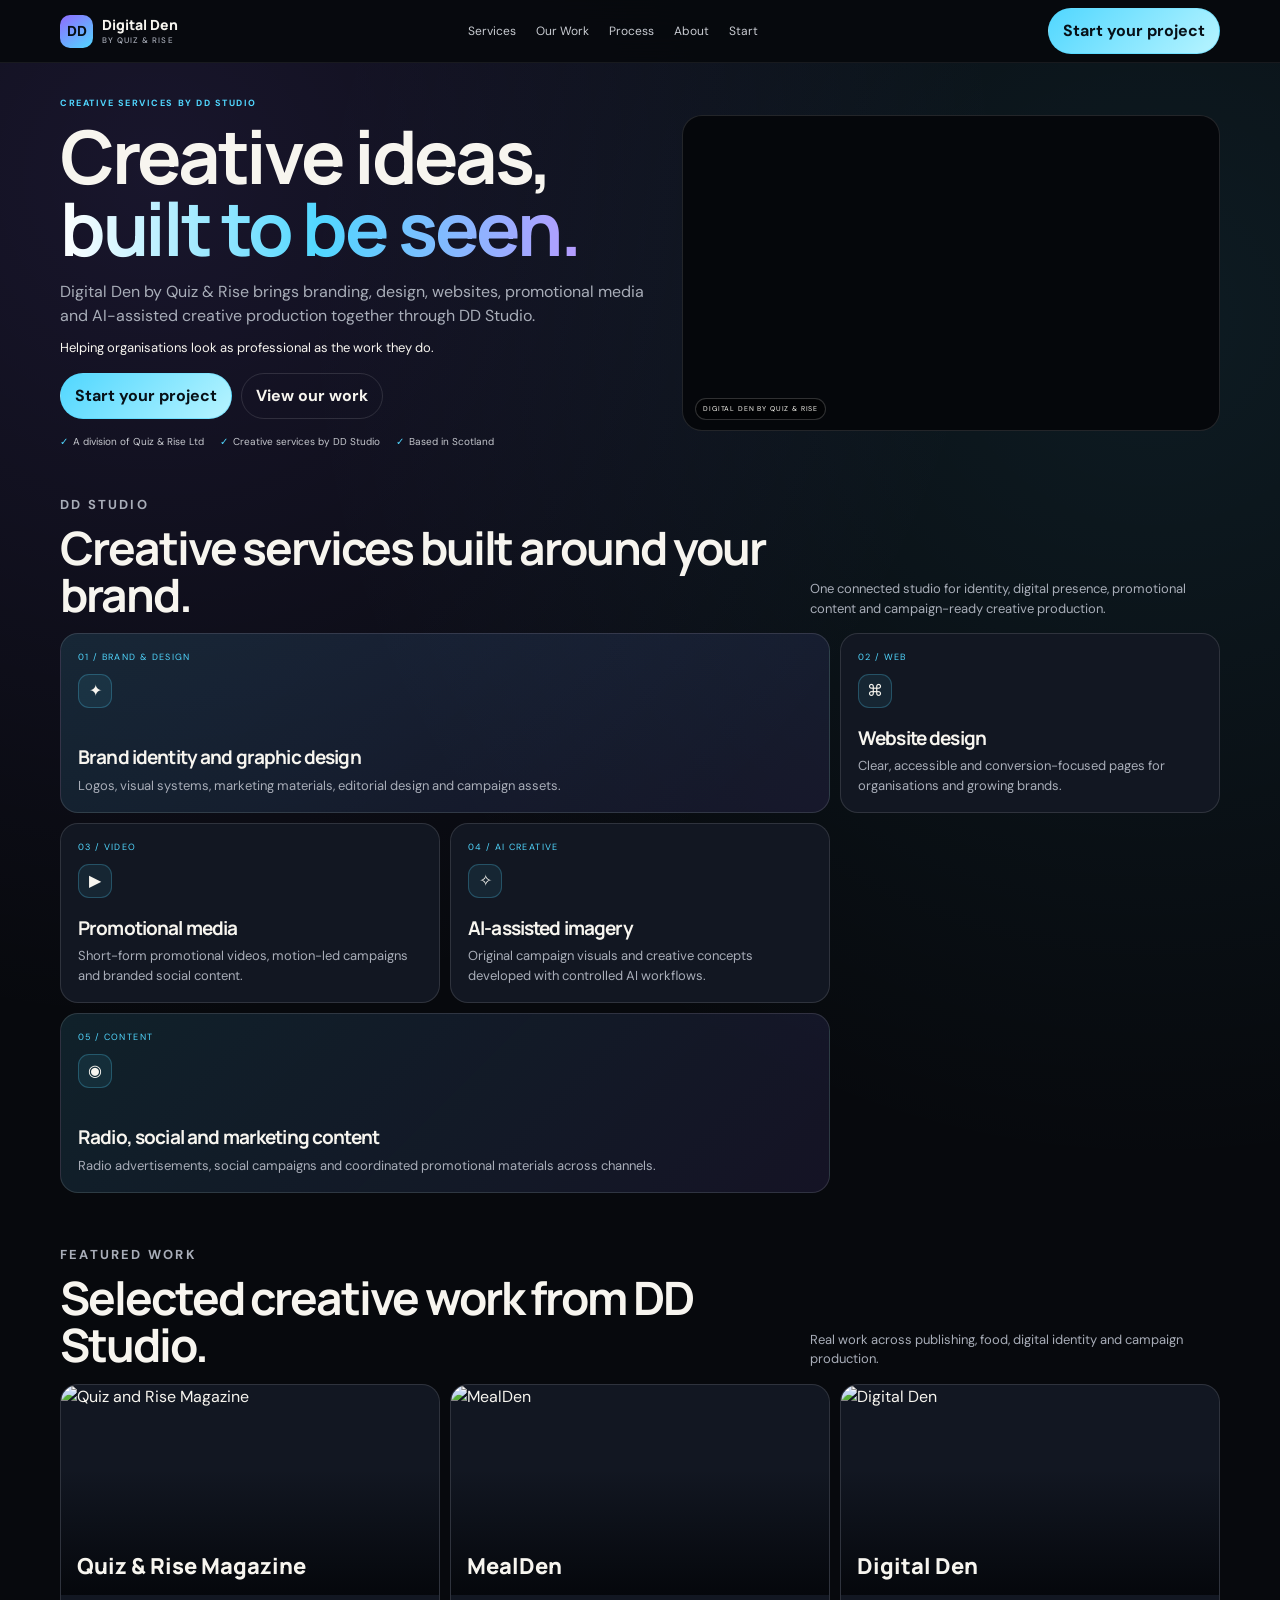
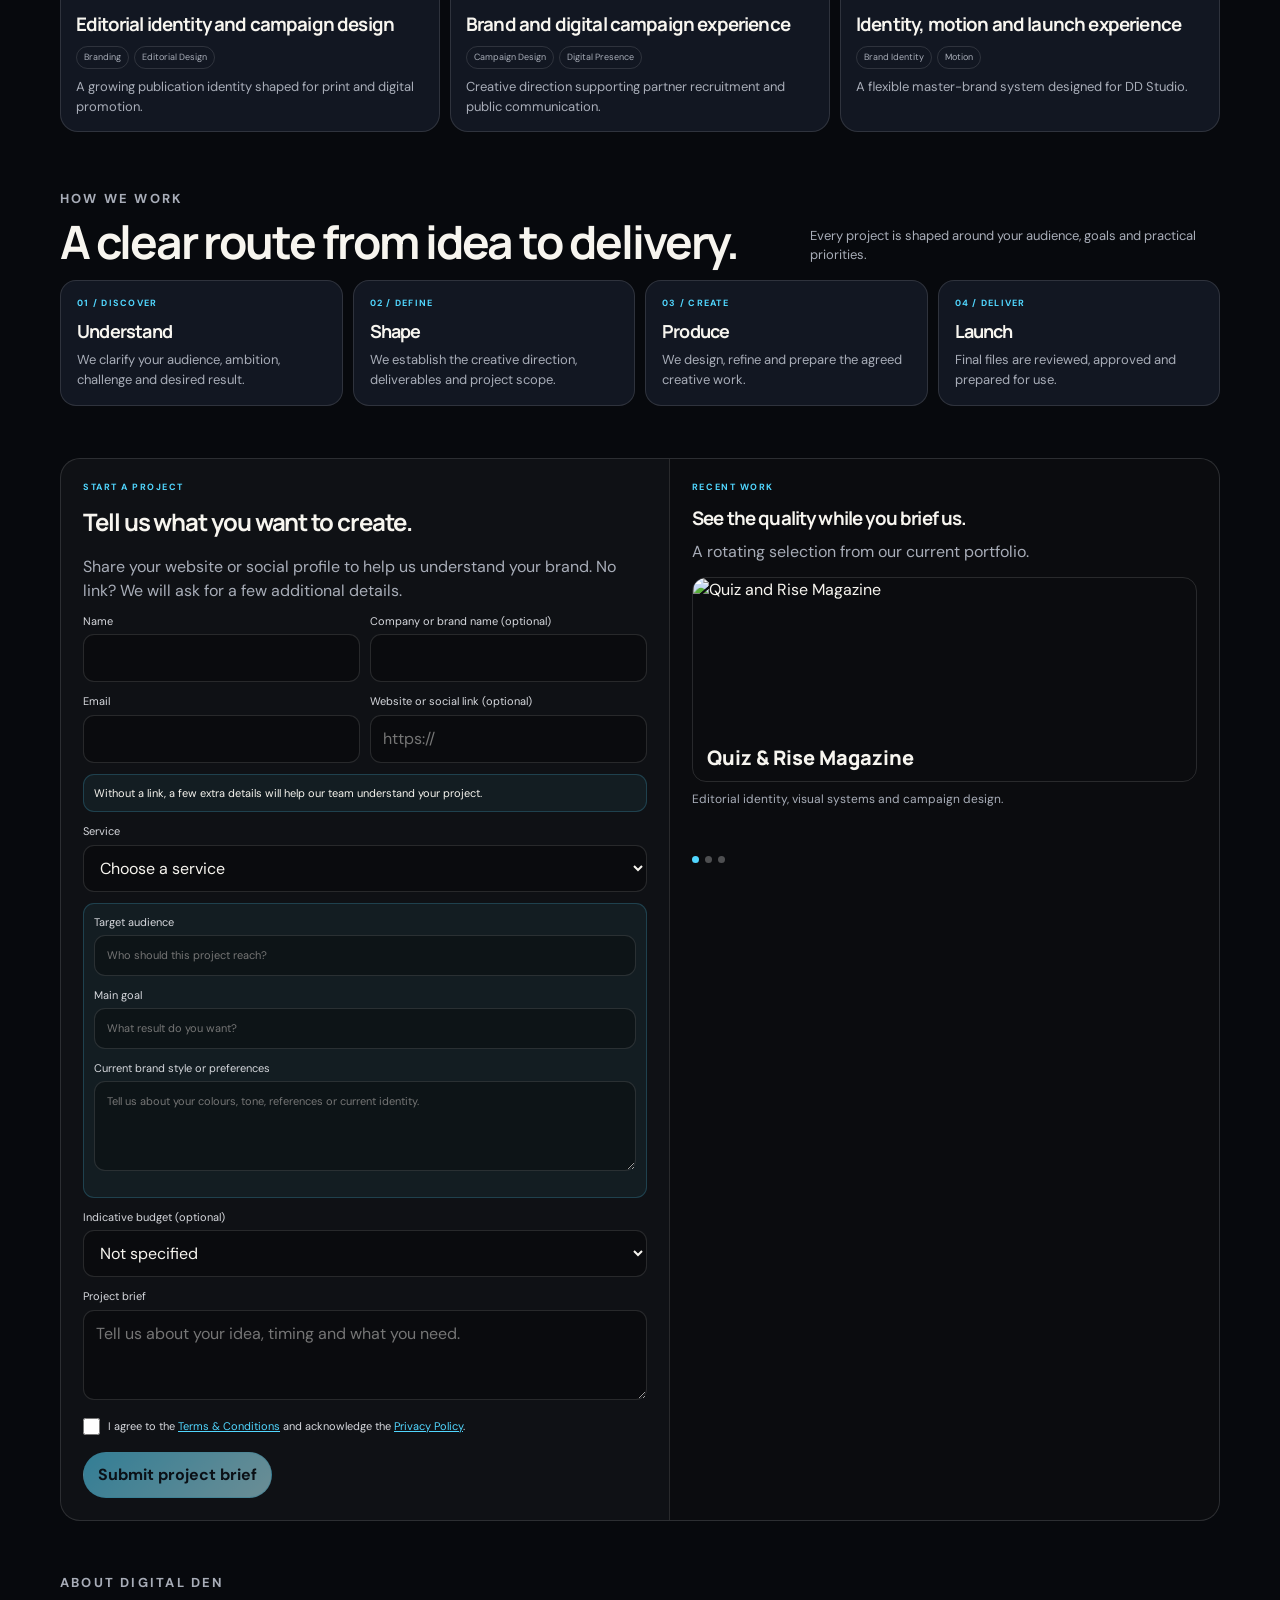
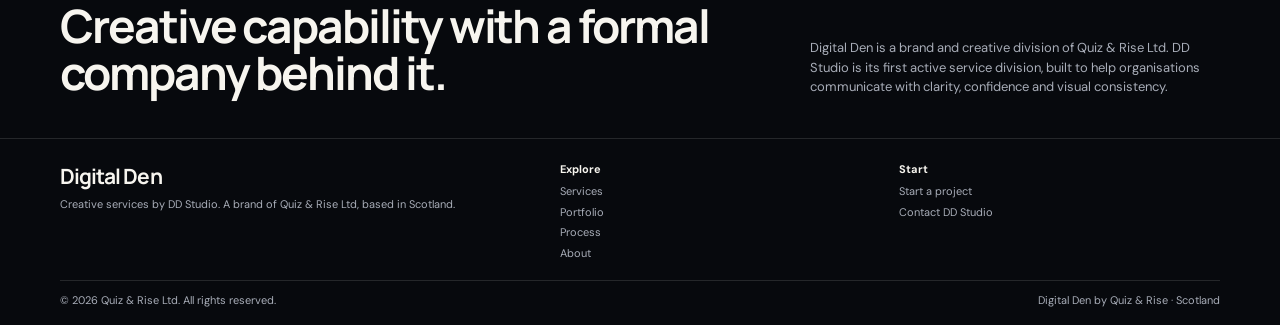
==== commit 504f4961: "Final mobile polish and spacing refinement" ====
--- a/index.html
+++ b/index.html
@@ -10,13 +10,13 @@
 <link rel="preconnect" href="https://fonts.gstatic.com" crossorigin>
 <link href="https://fonts.googleapis.com/css2?family=DM+Sans:wght@400;500;600;700&family=Manrope:wght@600;700;800&display=swap" rel="stylesheet">
 <style>
-:root{--ink:#07090d;--panel:#121722;--panel2:#171d2d;--line:rgba(255,255,255,.12);--text:#f7f5ef;--muted:#a8adb8;--cyan:#51d7ff;--violet:#8f6bff;--success:#6fd3a5;--danger:#ff8d8d;--r:20px}
-*{box-sizing:border-box;margin:0;padding:0}html{scroll-behavior:smooth;scroll-padding-top:72px}body{font-family:"DM Sans",sans-serif;background:radial-gradient(circle at 12% 5%,rgba(143,107,255,.13),transparent 24%),radial-gradient(circle at 90% 9%,rgba(81,215,255,.09),transparent 25%),var(--ink);color:var(--text);line-height:1.55;overflow-x:hidden}a{color:inherit;text-decoration:none}button,input,select,textarea{font:inherit}.shell{width:min(1160px,calc(100% - 32px));margin:auto}.nav{position:sticky;top:0;z-index:50;background:rgba(7,9,13,.92);backdrop-filter:blur(16px);border-bottom:1px solid rgba(255,255,255,.07)}.nav-inner{min-height:68px;display:flex;align-items:center;justify-content:space-between;gap:14px}.brand{display:flex;align-items:center;gap:10px;font:800 15px/1 Manrope}.brand small{display:block;color:var(--muted);font:500 8px/1.3 "DM Sans";letter-spacing:.13em;text-transform:uppercase;margin-top:4px}.mark{width:36px;height:36px;border-radius:11px;display:grid;place-items:center;background:linear-gradient(145deg,var(--violet),var(--cyan));color:#071017;font-weight:800}.nav-links{display:flex;gap:22px;color:#c8cbd1;font-size:13px}.pill,.primary,.secondary,.next,.back{border-radius:999px;font-weight:700;padding:11px 16px;border:1px solid var(--line);cursor:pointer}.pill,.primary,.next{background:linear-gradient(135deg,var(--cyan),#b7f4ff);color:#071017;border-color:rgba(81,215,255,.45)}.secondary,.back{background:transparent;color:var(--text)}
-section{padding:34px 0}.hero{padding:48px 0 28px}.hero-grid{display:grid;grid-template-columns:1.05fr .95fr;gap:34px;align-items:center}.eyebrow{color:var(--cyan);text-transform:uppercase;letter-spacing:.17em;font-size:10px;font-weight:700;margin-bottom:11px}h1,h2,h3{font-family:Manrope,sans-serif;letter-spacing:-.045em}h1{font-size:clamp(46px,6vw,78px);line-height:.98}.gradient{background:linear-gradient(90deg,#fff,var(--cyan),#b59cff);-webkit-background-clip:text;background-clip:text;color:transparent}.hero-copy{color:var(--muted);font-size:17px;max-width:620px;margin:18px 0 12px}.hero-line{font-size:14px;margin-bottom:20px}.actions{display:flex;gap:10px;flex-wrap:wrap}.trust{display:flex;gap:9px 18px;flex-wrap:wrap;margin-top:18px;color:#c6c8ce;font-size:11px}.trust span:before{content:"✓";color:var(--cyan);margin-right:6px}.hero-media{position:relative;border:1px solid var(--line);border-radius:24px;overflow:hidden;background:#05070b}.hero-video{width:100%;aspect-ratio:16/10;object-fit:cover;display:block}.hero-badge{position:absolute;left:14px;bottom:12px;font-size:8px;letter-spacing:.12em;text-transform:uppercase;border:1px solid rgba(255,255,255,.18);background:rgba(0,0,0,.5);padding:6px 8px;border-radius:999px}
-.section-head{display:flex;justify-content:space-between;gap:22px;align-items:end;margin-bottom:20px}.section-head h2{font-size:clamp(31px,4vw,50px);line-height:1.03;max-width:720px}.section-head p{max-width:410px;color:var(--muted);font-size:14px}.services,.process{display:grid;grid-template-columns:repeat(12,1fr);gap:12px}.service{grid-column:span 4;min-height:205px;border:1px solid var(--line);background:var(--panel);border-radius:var(--r);padding:20px;display:flex;flex-direction:column}.service.wide{grid-column:span 8;background:linear-gradient(135deg,rgba(81,215,255,.12),rgba(143,107,255,.10))}.num{color:var(--cyan);font-size:10px;letter-spacing:.15em}.service-icon{width:38px;height:38px;border-radius:12px;display:grid;place-items:center;border:1px solid rgba(81,215,255,.25);background:rgba(81,215,255,.08);margin:12px 0 auto}.service h3{font-size:21px;margin:14px 0 5px}.service p,.step-card p,.case p{color:var(--muted);font-size:14px}.cases{display:flex;gap:12px;overflow-x:auto;scroll-snap-type:x mandatory;padding-bottom:8px;scrollbar-width:none}.cases::-webkit-scrollbar{display:none}.case{flex:0 0 calc((100% - 24px)/3);scroll-snap-align:start;border:1px solid var(--line);border-radius:var(--r);overflow:hidden;background:var(--panel)}.case-visual{position:relative;height:230px}.case-visual img{width:100%;height:100%;object-fit:cover}.case-overlay{position:absolute;inset:0;display:flex;align-items:flex-end;padding:18px;background:linear-gradient(transparent 40%,rgba(4,6,10,.92))}.case-overlay span{font:800 24px/1.05 Manrope}.case-body{padding:18px}.case-tags{display:flex;gap:6px;flex-wrap:wrap;margin:9px 0}.case-tags span{font-size:10px;border:1px solid var(--line);border-radius:999px;padding:4px 7px;color:var(--muted)}.step-card{grid-column:span 3;border:1px solid var(--line);border-radius:18px;background:var(--panel);padding:18px}.step-card strong{display:block;color:var(--cyan);font-size:10px;letter-spacing:.14em;margin-bottom:10px}.step-card h3{font-size:20px;margin-bottom:6px}
-.assessment{display:grid;grid-template-columns:1.05fr .95fr;border:1px solid var(--line);border-radius:24px;overflow:hidden;background:rgba(255,255,255,.035)}.assessment-main,.assessment-side{padding:28px}.assessment-side{background:rgba(0,0,0,.28);border-left:1px solid var(--line)}.field{margin-bottom:14px}label{display:block;color:#d7d9de;font-size:12px;margin-bottom:6px}input,select,textarea{width:100%;background:rgba(0,0,0,.3);border:1px solid rgba(255,255,255,.12);color:var(--text);border-radius:12px;padding:12px 13px;outline:none}textarea{min-height:100px;resize:vertical}.form-grid{display:grid;grid-template-columns:1fr 1fr;gap:12px}.mode-note,.guided-fields{padding:12px;border:1px solid rgba(81,215,255,.2);border-radius:12px;background:rgba(81,215,255,.06);margin-bottom:14px;font-size:12px}.guided-fields{display:none}.guided-fields.open{display:block}.consent{display:flex;gap:9px;align-items:flex-start;margin:4px 0 16px}.consent input{width:18px;height:18px;flex:0 0 auto}.consent label{font-size:12px}.consent a{color:var(--cyan);text-decoration:underline}.notice{display:none;padding:12px;border-radius:12px;margin-bottom:14px}.notice.show{display:block}.notice.success{color:var(--success);background:rgba(111,211,165,.08);border:1px solid rgba(111,211,165,.25)}.notice.error{color:var(--danger);background:rgba(255,141,141,.08);border:1px solid rgba(255,141,141,.25)}.primary:disabled{opacity:.55}.work-slider{position:relative;margin-top:16px;min-height:305px}.slide{position:absolute;inset:0;opacity:0;pointer-events:none;transition:.4s}.slide.active{opacity:1;pointer-events:auto}.slide-visual{height:230px;border-radius:15px;overflow:hidden;border:1px solid var(--line);position:relative}.slide-visual img{width:100%;height:100%;object-fit:cover}.slide-title{position:absolute;left:16px;bottom:14px;z-index:2;font:800 22px/1.1 Manrope}.slide-meta{color:var(--muted);margin-top:10px;font-size:13px}.slider-dots{display:flex;gap:7px;margin-top:12px}.slider-dots button{width:7px;height:7px;border:0;border-radius:50%;background:rgba(255,255,255,.28)}.slider-dots button.active{background:var(--cyan)}footer{border-top:1px solid var(--line);padding:28px 0 20px;color:var(--muted);font-size:12px}.footer-grid{display:grid;grid-template-columns:1.5fr 1fr 1fr;gap:24px}.footer-brand h3{color:var(--text);font-size:23px;margin-bottom:5px}.footer-col strong{display:block;color:var(--text);margin-bottom:8px}.footer-col a{display:block;margin:5px 0}.footer-bottom{border-top:1px solid var(--line);margin-top:20px;padding-top:14px;display:flex;justify-content:space-between;gap:12px;flex-wrap:wrap}
-@media(max-width:900px){.nav-links{display:none}.hero-grid,.assessment,.footer-grid{grid-template-columns:1fr}.hero{padding:28px 0 18px}.hero-grid{gap:18px}.hero-media{order:2}.section-head{align-items:start;flex-direction:column;gap:8px}.services{grid-template-columns:1fr 1fr}.service,.service.wide{grid-column:auto;min-height:0}.service.wide{grid-column:1/-1}.process{grid-template-columns:1fr 1fr}.step-card{grid-column:auto}.assessment-side{order:-1;border-left:0;border-bottom:1px solid var(--line}.cases .case{flex-basis:76%}}
-@media(max-width:560px){.shell{width:min(100% - 14px,520px)}.nav-inner{min-height:58px}.brand{font-size:12px}.mark{width:31px;height:31px}.pill{font-size:11px;padding:8px 10px}.hero{padding:18px 0 14px}.hero-grid{gap:14px}h1{font-size:clamp(38px,11.8vw,49px)}.hero-copy{font-size:14px;margin:12px 0 8px}.hero-line{font-size:12px;margin-bottom:14px}.primary,.secondary{padding:9px 12px;font-size:12px}.trust{font-size:9px;margin-top:12px;gap:6px 12px}.hero-video{aspect-ratio:16/8.8}.hero-badge{font-size:7px}.eyebrow{font-size:8px;margin-bottom:7px}section{padding:18px 0}.section-head{margin-bottom:12px}.section-head h2{font-size:27px}.section-head p{font-size:12px}.services,.process{grid-template-columns:1fr;gap:8px}.service,.service.wide,.step-card{padding:14px;border-radius:15px}.service-icon{width:34px;height:34px;margin:8px 0 10px}.service h3{font-size:17px;margin:8px 0 4px}.service p,.step-card p,.case p{font-size:12px}.step-card h3{font-size:17px}.cases{gap:9px}.case{flex-basis:86%}.case-visual{height:185px}.case-body{padding:13px}.case-overlay span{font-size:20px}.assessment{border-radius:16px}.assessment-main,.assessment-side{padding:16px 13px}.form-grid{grid-template-columns:1fr;gap:0}.field{margin-bottom:10px}input,select,textarea{padding:10px 11px;font-size:13px}.guided-fields,.mode-note{padding:10px;margin-bottom:10px}.work-slider{min-height:250px}.slide-visual{height:180px}.slide-title{font-size:18px}.footer-grid{grid-template-columns:1fr 1fr;gap:14px}.footer-brand{grid-column:1/-1}.footer-bottom{margin-top:14px}}
+:root{--ink:#07090d;--panel:#121722;--panel2:#171d2d;--line:rgba(255,255,255,.12);--text:#f7f5ef;--muted:#a8adb8;--cyan:#51d7ff;--violet:#8f6bff;--success:#6fd3a5;--danger:#ff8d8d;--r:18px}
+*{box-sizing:border-box;margin:0;padding:0}html{scroll-behavior:smooth;scroll-padding-top:64px}body{font-family:"DM Sans",sans-serif;background:radial-gradient(circle at 12% 5%,rgba(143,107,255,.13),transparent 24%),radial-gradient(circle at 90% 9%,rgba(81,215,255,.09),transparent 25%),var(--ink);color:var(--text);line-height:1.5;overflow-x:hidden}a{color:inherit;text-decoration:none}button,input,select,textarea{font:inherit}.shell{width:min(1160px,calc(100% - 28px));margin:auto}.nav{position:sticky;top:0;z-index:50;background:rgba(7,9,13,.94);backdrop-filter:blur(16px);border-bottom:1px solid rgba(255,255,255,.07)}.nav-inner{min-height:62px;display:flex;align-items:center;justify-content:space-between;gap:12px}.brand{display:flex;align-items:center;gap:9px;font:800 14px/1 Manrope}.brand small{display:block;color:var(--muted);font:500 8px/1.25 "DM Sans";letter-spacing:.13em;text-transform:uppercase;margin-top:3px}.mark{width:33px;height:33px;border-radius:10px;display:grid;place-items:center;background:linear-gradient(145deg,var(--violet),var(--cyan));color:#071017;font-weight:800}.nav-links{display:flex;gap:20px;color:#c8cbd1;font-size:12px}.pill,.primary,.secondary{border-radius:999px;font-weight:700;padding:10px 14px;border:1px solid var(--line);cursor:pointer;transition:transform .2s ease,box-shadow .2s ease,background .2s ease}.pill,.primary{background:linear-gradient(135deg,var(--cyan),#b7f4ff);color:#071017;border-color:rgba(81,215,255,.45)}.secondary{background:transparent;color:var(--text)}.pill:hover,.primary:hover,.secondary:hover{transform:translateY(-1px)}
+section{padding:26px 0}.hero{padding:34px 0 20px}.hero-grid{display:grid;grid-template-columns:1.05fr .95fr;gap:28px;align-items:center}.eyebrow{color:var(--cyan);text-transform:uppercase;letter-spacing:.17em;font-size:9px;font-weight:700;margin-bottom:9px}h1,h2,h3{font-family:Manrope,sans-serif;letter-spacing:-.045em}h1{font-size:clamp(44px,5.8vw,74px);line-height:.98}.gradient{background:linear-gradient(90deg,#fff,var(--cyan),#b59cff);-webkit-background-clip:text;background-clip:text;color:transparent}.hero-copy{color:var(--muted);font-size:16px;max-width:620px;margin:15px 0 10px}.hero-line{font-size:13px;margin-bottom:16px}.actions{display:flex;gap:9px;flex-wrap:wrap}.trust{display:flex;gap:7px 16px;flex-wrap:wrap;margin-top:15px;color:#c6c8ce;font-size:10px}.trust span:before{content:"✓";color:var(--cyan);margin-right:5px}.hero-media{position:relative;border:1px solid var(--line);border-radius:20px;overflow:hidden;background:#05070b}.hero-video{width:100%;aspect-ratio:16/9.4;object-fit:cover;display:block}.hero-badge{position:absolute;left:12px;bottom:10px;font-size:7px;letter-spacing:.12em;text-transform:uppercase;border:1px solid rgba(255,255,255,.18);background:rgba(0,0,0,.5);padding:5px 7px;border-radius:999px}
+.section-head{display:flex;justify-content:space-between;gap:18px;align-items:end;margin-bottom:15px}.section-head h2{font-size:clamp(29px,3.8vw,46px);line-height:1.03;max-width:720px}.section-head p{max-width:410px;color:var(--muted);font-size:13px}.services,.process{display:grid;grid-template-columns:repeat(12,1fr);gap:10px}.service{grid-column:span 4;min-height:180px;border:1px solid var(--line);background:var(--panel);border-radius:var(--r);padding:17px;display:flex;flex-direction:column;transition:transform .2s ease,border-color .2s ease}.service.wide{grid-column:span 8;background:linear-gradient(135deg,rgba(81,215,255,.12),rgba(143,107,255,.10))}.service:hover,.case:hover,.step-card:hover{transform:translateY(-2px);border-color:rgba(81,215,255,.28)}.num{color:var(--cyan);font-size:9px;letter-spacing:.15em}.service-icon{width:34px;height:34px;border-radius:11px;display:grid;place-items:center;border:1px solid rgba(81,215,255,.25);background:rgba(81,215,255,.08);margin:9px 0 auto}.service h3{font-size:19px;margin:10px 0 4px}.service p,.step-card p,.case p{color:var(--muted);font-size:13px}.cases{display:flex;gap:10px;overflow-x:auto;scroll-snap-type:x mandatory;padding-bottom:5px;scrollbar-width:none}.cases::-webkit-scrollbar{display:none}.case{flex:0 0 calc((100% - 20px)/3);scroll-snap-align:start;border:1px solid var(--line);border-radius:var(--r);overflow:hidden;background:var(--panel);transition:transform .2s ease,border-color .2s ease}.case-visual{position:relative;height:210px}.case-visual img{width:100%;height:100%;object-fit:cover}.case-overlay{position:absolute;inset:0;display:flex;align-items:flex-end;padding:16px;background:linear-gradient(transparent 40%,rgba(4,6,10,.92))}.case-overlay span{font:800 22px/1.05 Manrope}.case-body{padding:15px}.case-tags{display:flex;gap:5px;flex-wrap:wrap;margin:8px 0}.case-tags span{font-size:9px;border:1px solid var(--line);border-radius:999px;padding:4px 7px;color:var(--muted)}.step-card{grid-column:span 3;border:1px solid var(--line);border-radius:16px;background:var(--panel);padding:16px;transition:transform .2s ease,border-color .2s ease}.step-card strong{display:block;color:var(--cyan);font-size:9px;letter-spacing:.14em;margin-bottom:8px}.step-card h3{font-size:18px;margin-bottom:5px}
+.assessment{display:grid;grid-template-columns:1.05fr .95fr;border:1px solid var(--line);border-radius:20px;overflow:hidden;background:rgba(255,255,255,.035)}.assessment-main,.assessment-side{padding:22px}.assessment-side{background:rgba(0,0,0,.28);border-left:1px solid var(--line)}.field{margin-bottom:11px}label{display:block;color:#d7d9de;font-size:11px;margin-bottom:5px}input,select,textarea{width:100%;background:rgba(0,0,0,.3);border:1px solid rgba(255,255,255,.12);color:var(--text);border-radius:11px;padding:11px 12px;outline:none}textarea{min-height:90px;resize:vertical}.form-grid{display:grid;grid-template-columns:1fr 1fr;gap:10px}.mode-note,.guided-fields{padding:10px;border:1px solid rgba(81,215,255,.2);border-radius:11px;background:rgba(81,215,255,.06);margin-bottom:11px;font-size:11px}.guided-fields{display:none}.guided-fields.open{display:block}.consent{display:flex;gap:8px;align-items:flex-start;margin:3px 0 13px}.consent input{width:17px;height:17px;flex:0 0 auto}.consent label{font-size:11px}.consent a{color:var(--cyan);text-decoration:underline}.notice{display:none;padding:10px;border-radius:11px;margin-bottom:11px}.notice.show{display:block}.notice.success{color:var(--success);background:rgba(111,211,165,.08);border:1px solid rgba(111,211,165,.25)}.notice.error{color:var(--danger);background:rgba(255,141,141,.08);border:1px solid rgba(255,141,141,.25)}.primary:disabled{opacity:.55}.work-slider{position:relative;margin-top:13px;min-height:270px}.slide{position:absolute;inset:0;opacity:0;pointer-events:none;transition:.4s}.slide.active{opacity:1;pointer-events:auto}.slide-visual{height:205px;border-radius:14px;overflow:hidden;border:1px solid var(--line);position:relative}.slide-visual img{width:100%;height:100%;object-fit:cover}.slide-title{position:absolute;left:14px;bottom:12px;z-index:2;font:800 20px/1.1 Manrope}.slide-meta{color:var(--muted);margin-top:8px;font-size:12px}.slider-dots{display:flex;gap:6px;margin-top:9px}.slider-dots button{width:7px;height:7px;border:0;border-radius:50%;background:rgba(255,255,255,.28)}.slider-dots button.active{background:var(--cyan)}footer{border-top:1px solid var(--line);padding:22px 0 16px;color:var(--muted);font-size:11px}.footer-grid{display:grid;grid-template-columns:1.5fr 1fr 1fr;gap:18px}.footer-brand h3{color:var(--text);font-size:21px;margin-bottom:4px}.footer-col strong{display:block;color:var(--text);margin-bottom:6px}.footer-col a{display:block;margin:4px 0}.footer-bottom{border-top:1px solid var(--line);margin-top:15px;padding-top:11px;display:flex;justify-content:space-between;gap:10px;flex-wrap:wrap}
+@media(max-width:900px){.nav-links{display:none}.hero-grid,.assessment,.footer-grid{grid-template-columns:1fr}.hero{padding:22px 0 14px}.hero-grid{gap:14px}.hero-media{order:2}.section-head{align-items:start;flex-direction:column;gap:6px}.services{grid-template-columns:1fr 1fr}.service,.service.wide{grid-column:auto;min-height:0}.service.wide{grid-column:1/-1}.process{grid-template-columns:1fr 1fr}.step-card{grid-column:auto}.assessment-side{order:-1;border-left:0;border-bottom:1px solid var(--line)}.cases .case{flex-basis:74%}}
+@media(max-width:560px){.shell{width:min(100% - 12px,520px)}.nav-inner{min-height:54px}.brand{font-size:11px}.mark{width:29px;height:29px}.pill{font-size:10px;padding:7px 9px}.hero{padding:13px 0 10px}.hero-grid{gap:10px}h1{font-size:clamp(36px,11.3vw,47px)}.hero-copy{font-size:13px;margin:10px 0 7px}.hero-line{font-size:11px;margin-bottom:11px}.primary,.secondary{padding:8px 11px;font-size:11px}.trust{font-size:8px;margin-top:10px;gap:5px 10px}.hero-video{aspect-ratio:16/8.6}.hero-badge{font-size:6px}.eyebrow{font-size:7px;margin-bottom:6px}section{padding:13px 0}.section-head{margin-bottom:9px}.section-head h2{font-size:25px}.section-head p{font-size:11px}.services,.process{grid-template-columns:1fr;gap:7px}.service,.service.wide,.step-card{padding:12px;border-radius:14px}.service-icon{width:31px;height:31px;margin:7px 0 8px}.service h3{font-size:16px;margin:7px 0 3px}.service p,.step-card p,.case p{font-size:11px}.step-card h3{font-size:16px}.cases{gap:8px}.case{flex-basis:88%}.case-visual{height:174px}.case-body{padding:12px}.case-overlay{padding:14px}.case-overlay span{font-size:19px}.assessment{border-radius:15px}.assessment-main,.assessment-side{padding:14px 12px}.form-grid{grid-template-columns:1fr;gap:0}.field{margin-bottom:9px}input,select,textarea{padding:9px 10px;font-size:12px}.guided-fields,.mode-note{padding:9px;margin-bottom:9px}.work-slider{min-height:235px}.slide-visual{height:170px}.slide-title{font-size:17px}.footer-grid{grid-template-columns:1fr 1fr;gap:11px}.footer-brand{grid-column:1/-1}.footer-bottom{margin-top:11px}}
 </style>
 </head>
 <body>
@@ -31,7 +31,7 @@
 </main>
 <footer><div class="shell"><div class="footer-grid"><div class="footer-brand"><h3>Digital Den</h3><p>Creative services by DD Studio. A brand of Quiz & Rise Ltd, based in Scotland.</p></div><div class="footer-col"><strong>Explore</strong><a href="#services">Services</a><a href="#work">Portfolio</a><a href="#process">Process</a><a href="#about">About</a></div><div class="footer-col"><strong>Start</strong><a href="#assessment">Start a project</a><a href="#assessment">Contact DD Studio</a></div></div><div class="footer-bottom"><span>© 2026 Quiz & Rise Ltd. All rights reserved.</span><span>Digital Den by Quiz & Rise · Scotland</span></div></div></footer>
 <script>
-document.addEventListener('DOMContentLoaded',()=>{const form=document.getElementById('smart-form'),notice=document.getElementById('notice'),submit=document.getElementById('submit'),url=document.getElementById('url'),consent=document.getElementById('consent'),guided=document.getElementById('guided-fields'),modeNote=document.getElementById('mode-note');const updateMode=()=>{const hasLink=url.value.trim().length>0;guided.classList.toggle('open',!hasLink);modeNote.textContent=hasLink?'Thank you. Your link will help our team prepare for your project.':'Without a link, a few extra details will help our team understand your project.'};const updateSubmit=()=>{submit.disabled=!(form.checkValidity()&&consent.checked)};form.addEventListener('input',()=>{updateMode();updateSubmit()});form.addEventListener('change',updateSubmit);form.addEventListener('submit',async e=>{e.preventDefault();if(!form.checkValidity()){form.reportValidity();return}submit.disabled=true;submit.textContent='Submitting securely…';notice.className='notice';const guidedNotes=[document.getElementById('audience').value.trim()&&`Target audience: ${document.getElementById('audience').value.trim()}`,document.getElementById('goal').value.trim()&&`Main goal: ${document.getElementById('goal').value.trim()}`,document.getElementById('brand-style').value.trim()&&`Brand style/preferences: ${document.getElementById('brand-style').value.trim()}`].filter(Boolean).join('\n');const brief=document.getElementById('message').value.trim();const data={name:document.getElementById('name').value.trim(),companyName:document.getElementById('company').value.trim(),email:document.getElementById('email').value.trim(),website:url.value.trim(),category:document.getElementById('service').value,budget:document.getElementById('budget').value,notes:[brief,guidedNotes].filter(Boolean).join('\n\n'),privacyAccepted:consent.checked,termsAccepted:consent.checked};try{const response=await fetch('https://digital-den-api.vercel.app/api/create-project',{method:'POST',headers:{'Content-Type':'application/json'},body:JSON.stringify(data)});const result=await response.json().catch(()=>({}));if(!response.ok)throw new Error(result.message||'The form could not be submitted.');notice.textContent='Your project brief has been submitted successfully. DD Studio will contact you by email.';notice.className='notice show success';form.reset();updateMode();window.scrollTo({top:document.getElementById('assessment').offsetTop-70,behavior:'smooth'})}catch(error){notice.textContent=error.message||'The form could not be submitted. Please try again in a moment.';notice.className='notice show error'}finally{submit.textContent='Submit project brief';updateSubmit()}});const slides=[...document.querySelectorAll('.slide')],dots=[...document.querySelectorAll('.slider-dots button')];let index=0,timer;const show=i=>{index=i;slides.forEach((s,n)=>s.classList.toggle('active',n===i));dots.forEach((d,n)=>d.classList.toggle('active',n===i))};const start=()=>{timer=setInterval(()=>show((index+1)%slides.length),4200)};dots.forEach((dot,i)=>dot.addEventListener('click',()=>{clearInterval(timer);show(i);start()}));if(slides.length>1)start();updateMode();updateSubmit()});
+document.addEventListener('DOMContentLoaded',()=>{const form=document.getElementById('smart-form'),notice=document.getElementById('notice'),submit=document.getElementById('submit'),url=document.getElementById('url'),consent=document.getElementById('consent'),guided=document.getElementById('guided-fields'),modeNote=document.getElementById('mode-note');const updateMode=()=>{const hasLink=url.value.trim().length>0;guided.classList.toggle('open',!hasLink);modeNote.textContent=hasLink?'Thank you. Your link will help our team prepare for your project.':'Without a link, a few extra details will help our team understand your project.'};const updateSubmit=()=>{submit.disabled=!(form.checkValidity()&&consent.checked)};form.addEventListener('input',()=>{updateMode();updateSubmit()});form.addEventListener('change',updateSubmit);form.addEventListener('submit',async e=>{e.preventDefault();if(!form.checkValidity()){form.reportValidity();return}submit.disabled=true;submit.textContent='Submitting securely…';notice.className='notice';const guidedNotes=[document.getElementById('audience').value.trim()&&`Target audience: ${document.getElementById('audience').value.trim()}`,document.getElementById('goal').value.trim()&&`Main goal: ${document.getElementById('goal').value.trim()}`,document.getElementById('brand-style').value.trim()&&`Brand style/preferences: ${document.getElementById('brand-style').value.trim()}`].filter(Boolean).join('\n');const brief=document.getElementById('message').value.trim();const data={name:document.getElementById('name').value.trim(),companyName:document.getElementById('company').value.trim(),email:document.getElementById('email').value.trim(),website:url.value.trim(),category:document.getElementById('service').value,budget:document.getElementById('budget').value,notes:[brief,guidedNotes].filter(Boolean).join('\n\n'),privacyAccepted:consent.checked,termsAccepted:consent.checked};try{const response=await fetch('https://digital-den-api.vercel.app/api/create-project',{method:'POST',headers:{'Content-Type':'application/json'},body:JSON.stringify(data)});const result=await response.json().catch(()=>({}));if(!response.ok)throw new Error(result.message||'The form could not be submitted.');notice.textContent='Your project brief has been submitted successfully. DD Studio will contact you by email.';notice.className='notice show success';form.reset();updateMode();window.scrollTo({top:document.getElementById('assessment').offsetTop-64,behavior:'smooth'})}catch(error){notice.textContent=error.message||'The form could not be submitted. Please try again in a moment.';notice.className='notice show error'}finally{submit.textContent='Submit project brief';updateSubmit()}});const slides=[...document.querySelectorAll('.slide')],dots=[...document.querySelectorAll('.slider-dots button')];let index=0,timer;const show=i=>{index=i;slides.forEach((s,n)=>s.classList.toggle('active',n===i));dots.forEach((d,n)=>d.classList.toggle('active',n===i))};const start=()=>{timer=setInterval(()=>show((index+1)%slides.length),4200)};dots.forEach((dot,i)=>dot.addEventListener('click',()=>{clearInterval(timer);show(i);start()}));if(slides.length>1)start();updateMode();updateSubmit()});
 </script>
 </body>
 </html>
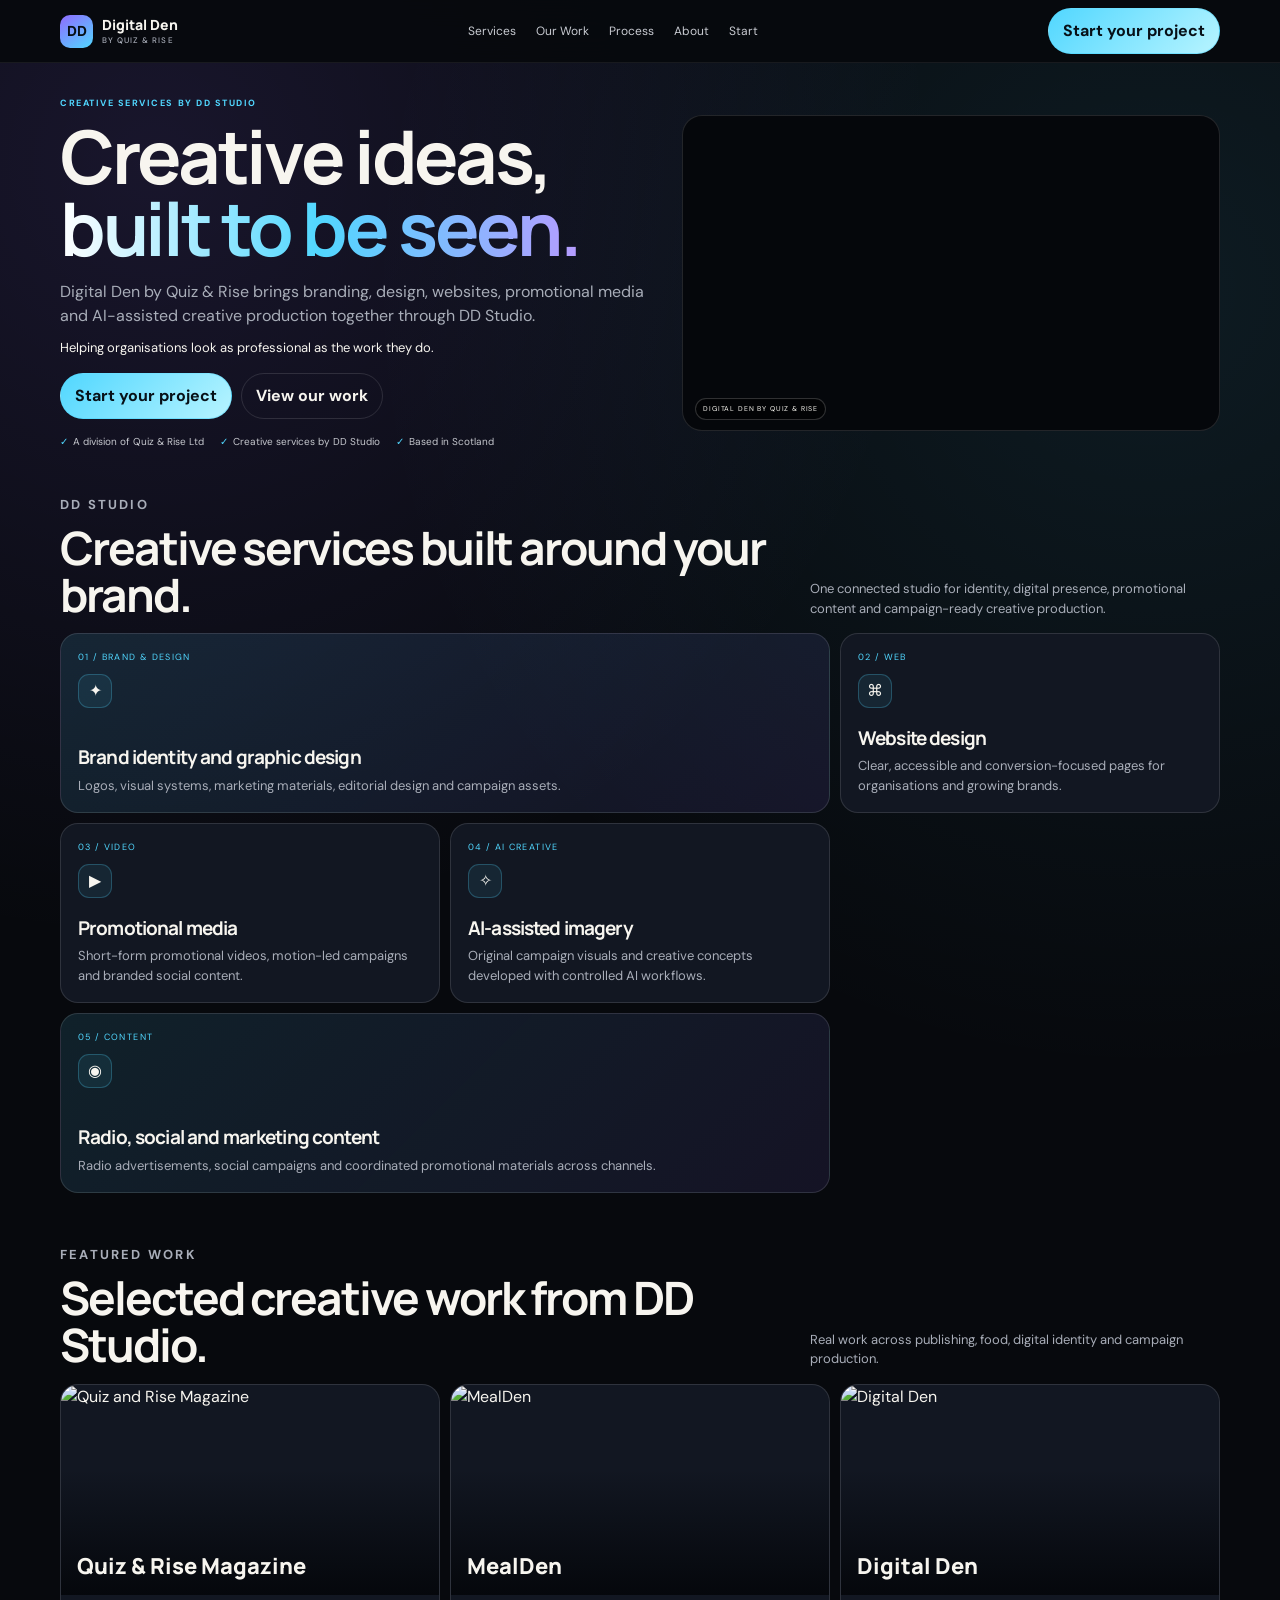
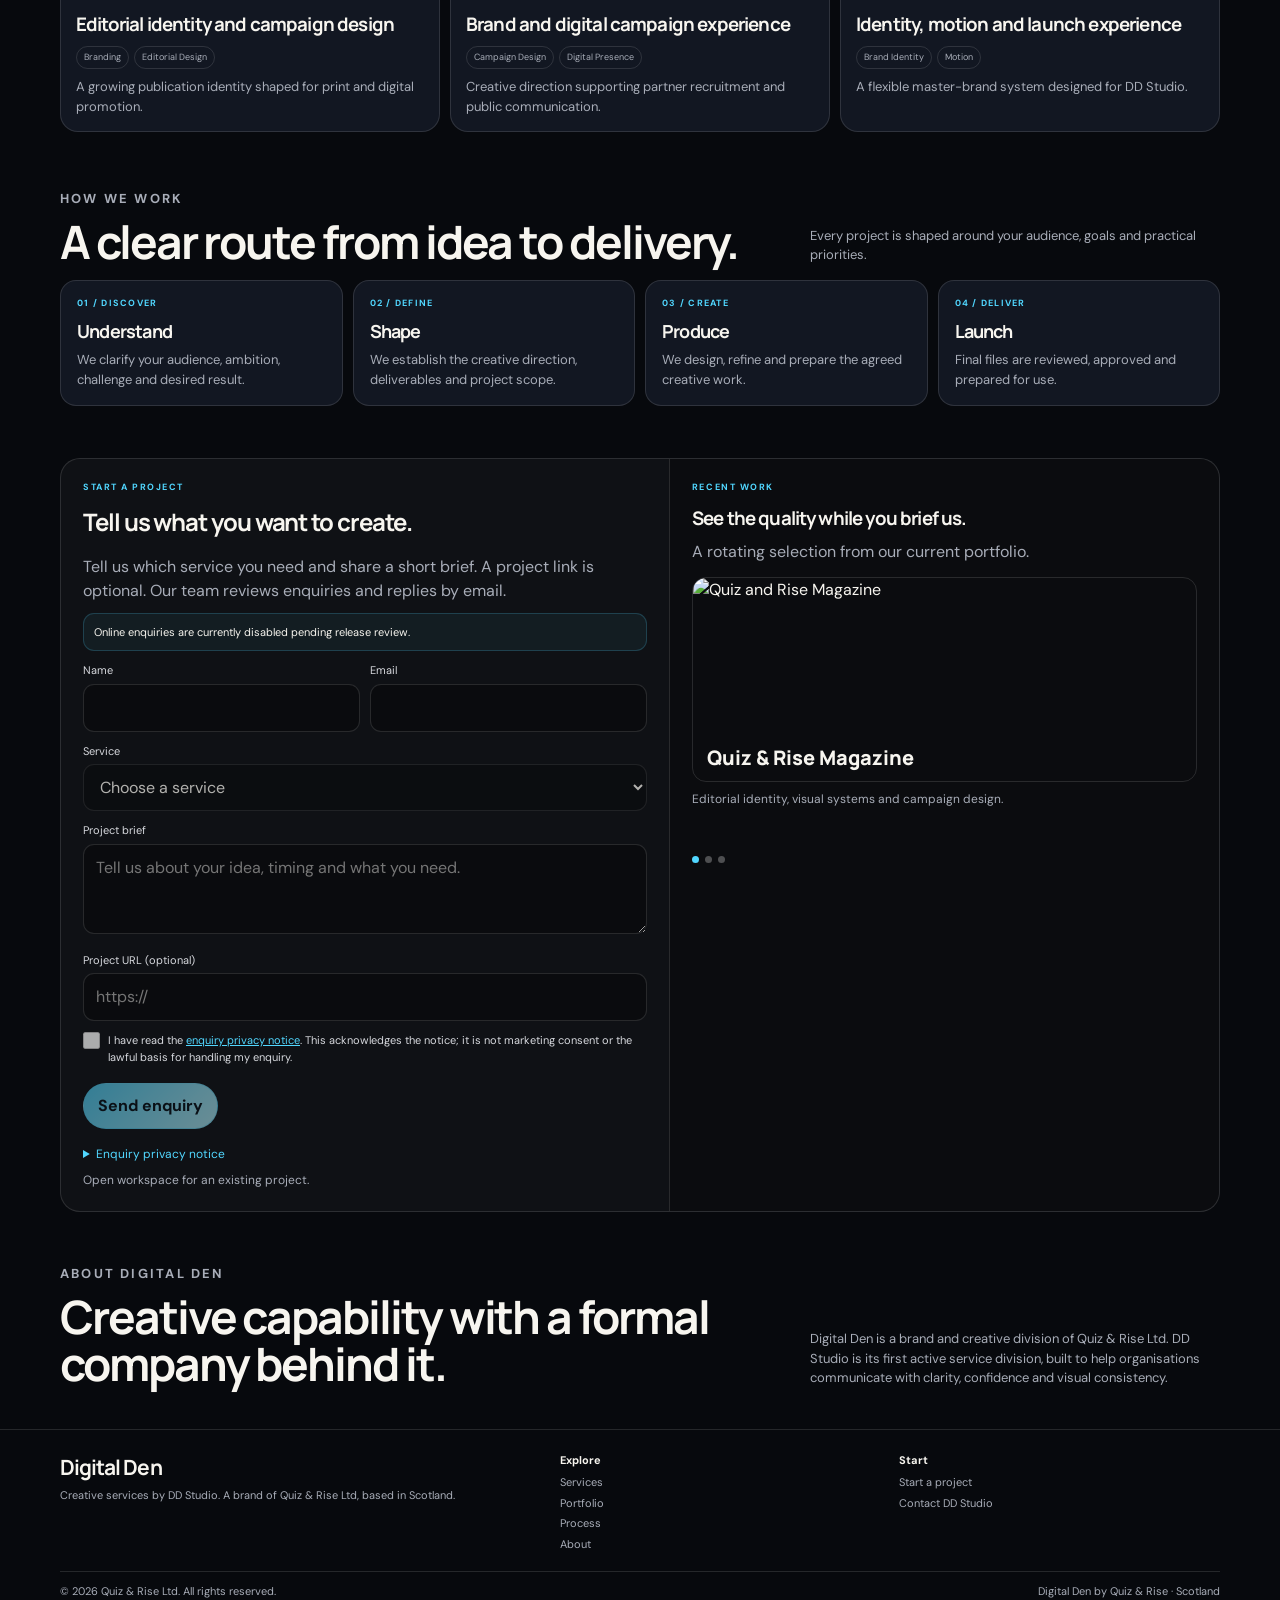
==== commit 32b91ed8: "feat(digital-den): integrate gated minimal enquiry into existing homepage" ====
--- a/index.html
+++ b/index.html
@@ -6,6 +6,9 @@
 <meta name="description" content="Digital Den by Quiz & Rise delivers branding, design, websites, promotional media and AI-assisted creative production through DD Studio.">
 <meta name="theme-color" content="#07090d">
 <title>Digital Den by Quiz & Rise | Creative Services by DD Studio</title>
+<link rel="manifest" href="/site.webmanifest">
+<link rel="icon" href="/apple-touch-icon.png" type="image/png">
+<link rel="apple-touch-icon" href="/apple-touch-icon.png">
 <link rel="preconnect" href="https://fonts.googleapis.com">
 <link rel="preconnect" href="https://fonts.gstatic.com" crossorigin>
 <link href="https://fonts.googleapis.com/css2?family=DM+Sans:wght@400;500;600;700&family=Manrope:wght@600;700;800&display=swap" rel="stylesheet">
@@ -17,6 +20,7 @@
 .assessment{display:grid;grid-template-columns:1.05fr .95fr;border:1px solid var(--line);border-radius:20px;overflow:hidden;background:rgba(255,255,255,.035)}.assessment-main,.assessment-side{padding:22px}.assessment-side{background:rgba(0,0,0,.28);border-left:1px solid var(--line)}.field{margin-bottom:11px}label{display:block;color:#d7d9de;font-size:11px;margin-bottom:5px}input,select,textarea{width:100%;background:rgba(0,0,0,.3);border:1px solid rgba(255,255,255,.12);color:var(--text);border-radius:11px;padding:11px 12px;outline:none}textarea{min-height:90px;resize:vertical}.form-grid{display:grid;grid-template-columns:1fr 1fr;gap:10px}.mode-note,.guided-fields{padding:10px;border:1px solid rgba(81,215,255,.2);border-radius:11px;background:rgba(81,215,255,.06);margin-bottom:11px;font-size:11px}.guided-fields{display:none}.guided-fields.open{display:block}.consent{display:flex;gap:8px;align-items:flex-start;margin:3px 0 13px}.consent input{width:17px;height:17px;flex:0 0 auto}.consent label{font-size:11px}.consent a{color:var(--cyan);text-decoration:underline}.notice{display:none;padding:10px;border-radius:11px;margin-bottom:11px}.notice.show{display:block}.notice.success{color:var(--success);background:rgba(111,211,165,.08);border:1px solid rgba(111,211,165,.25)}.notice.error{color:var(--danger);background:rgba(255,141,141,.08);border:1px solid rgba(255,141,141,.25)}.primary:disabled{opacity:.55}.work-slider{position:relative;margin-top:13px;min-height:270px}.slide{position:absolute;inset:0;opacity:0;pointer-events:none;transition:.4s}.slide.active{opacity:1;pointer-events:auto}.slide-visual{height:205px;border-radius:14px;overflow:hidden;border:1px solid var(--line);position:relative}.slide-visual img{width:100%;height:100%;object-fit:cover}.slide-title{position:absolute;left:14px;bottom:12px;z-index:2;font:800 20px/1.1 Manrope}.slide-meta{color:var(--muted);margin-top:8px;font-size:12px}.slider-dots{display:flex;gap:6px;margin-top:9px}.slider-dots button{width:7px;height:7px;border:0;border-radius:50%;background:rgba(255,255,255,.28)}.slider-dots button.active{background:var(--cyan)}footer{border-top:1px solid var(--line);padding:22px 0 16px;color:var(--muted);font-size:11px}.footer-grid{display:grid;grid-template-columns:1.5fr 1fr 1fr;gap:18px}.footer-brand h3{color:var(--text);font-size:21px;margin-bottom:4px}.footer-col strong{display:block;color:var(--text);margin-bottom:6px}.footer-col a{display:block;margin:4px 0}.footer-bottom{border-top:1px solid var(--line);margin-top:15px;padding-top:11px;display:flex;justify-content:space-between;gap:10px;flex-wrap:wrap}
 @media(max-width:900px){.nav-links{display:none}.hero-grid,.assessment,.footer-grid{grid-template-columns:1fr}.hero{padding:22px 0 14px}.hero-grid{gap:14px}.hero-media{order:2}.section-head{align-items:start;flex-direction:column;gap:6px}.services{grid-template-columns:1fr 1fr}.service,.service.wide{grid-column:auto;min-height:0}.service.wide{grid-column:1/-1}.process{grid-template-columns:1fr 1fr}.step-card{grid-column:auto}.assessment-side{order:-1;border-left:0;border-bottom:1px solid var(--line)}.cases .case{flex-basis:74%}}
 @media(max-width:560px){.shell{width:min(100% - 12px,520px)}.nav-inner{min-height:54px}.brand{font-size:11px}.mark{width:29px;height:29px}.pill{font-size:10px;padding:7px 9px}.hero{padding:13px 0 10px}.hero-grid{gap:10px}h1{font-size:clamp(36px,11.3vw,47px)}.hero-copy{font-size:13px;margin:10px 0 7px}.hero-line{font-size:11px;margin-bottom:11px}.primary,.secondary{padding:8px 11px;font-size:11px}.trust{font-size:8px;margin-top:10px;gap:5px 10px}.hero-video{aspect-ratio:16/8.6}.hero-badge{font-size:6px}.eyebrow{font-size:7px;margin-bottom:6px}section{padding:13px 0}.section-head{margin-bottom:9px}.section-head h2{font-size:25px}.section-head p{font-size:11px}.services,.process{grid-template-columns:1fr;gap:7px}.service,.service.wide,.step-card{padding:12px;border-radius:14px}.service-icon{width:31px;height:31px;margin:7px 0 8px}.service h3{font-size:16px;margin:7px 0 3px}.service p,.step-card p,.case p{font-size:11px}.step-card h3{font-size:16px}.cases{gap:8px}.case{flex-basis:88%}.case-visual{height:174px}.case-body{padding:12px}.case-overlay{padding:14px}.case-overlay span{font-size:19px}.assessment{border-radius:15px}.assessment-main,.assessment-side{padding:14px 12px}.form-grid{grid-template-columns:1fr;gap:0}.field{margin-bottom:9px}input,select,textarea{padding:9px 10px;font-size:12px}.guided-fields,.mode-note{padding:9px;margin-bottom:9px}.work-slider{min-height:235px}.slide-visual{height:170px}.slide-title{font-size:17px}.footer-grid{grid-template-columns:1fr 1fr;gap:11px}.footer-brand{grid-column:1/-1}.footer-bottom{margin-top:11px}}
+.honeypot{position:absolute;left:-10000px;width:1px;height:1px;overflow:hidden}.enquiry-privacy{margin-top:16px;color:var(--muted);font-size:12px}.enquiry-privacy summary{cursor:pointer;color:var(--cyan)}.enquiry-privacy p{margin-top:10px}.enquiry-privacy a{color:var(--cyan);text-decoration:underline}#minimal-enquiry-form input:focus-visible,#minimal-enquiry-form select:focus-visible,#minimal-enquiry-form textarea:focus-visible,#enquiry-privacy summary:focus-visible,#minimal-enquiry-form button:focus-visible{outline:2px solid var(--cyan);outline-offset:3px}
 </style>
 </head>
 <body>
@@ -26,12 +30,126 @@
 <section id="services"><div class="shell"><div class="section-head"><div><p class="eyebrow">DD Studio</p><h2>Creative services built around your brand.</h2></div><p>One connected studio for identity, digital presence, promotional content and campaign-ready creative production.</p></div><div class="services"><article class="service wide"><span class="num">01 / BRAND & DESIGN</span><div class="service-icon">✦</div><div><h3>Brand identity and graphic design</h3><p>Logos, visual systems, marketing materials, editorial design and campaign assets.</p></div></article><article class="service"><span class="num">02 / WEB</span><div class="service-icon">⌘</div><div><h3>Website design</h3><p>Clear, accessible and conversion-focused pages for organisations and growing brands.</p></div></article><article class="service"><span class="num">03 / VIDEO</span><div class="service-icon">▶</div><div><h3>Promotional media</h3><p>Short-form promotional videos, motion-led campaigns and branded social content.</p></div></article><article class="service"><span class="num">04 / AI CREATIVE</span><div class="service-icon">✧</div><div><h3>AI-assisted imagery</h3><p>Original campaign visuals and creative concepts developed with controlled AI workflows.</p></div></article><article class="service wide"><span class="num">05 / CONTENT</span><div class="service-icon">◉</div><div><h3>Radio, social and marketing content</h3><p>Radio advertisements, social campaigns and coordinated promotional materials across channels.</p></div></article></div></div></section>
 <section id="work"><div class="shell"><div class="section-head"><div><p class="eyebrow">Featured Work</p><h2>Selected creative work from DD Studio.</h2></div><p>Real work across publishing, food, digital identity and campaign production.</p></div><div class="cases"><article class="case"><div class="case-visual"><img src="https://images.unsplash.com/photo-1561070791-2526d30994b5?auto=format&fit=crop&w=1200&q=80" alt="Quiz and Rise Magazine"><div class="case-overlay"><span>Quiz & Rise Magazine</span></div></div><div class="case-body"><h3>Editorial identity and campaign design</h3><div class="case-tags"><span>Branding</span><span>Editorial Design</span></div><p>A growing publication identity shaped for print and digital promotion.</p></div></article><article class="case"><div class="case-visual"><img src="https://images.unsplash.com/photo-1460925895917-afdab827c52f?auto=format&fit=crop&w=1200&q=80" alt="MealDen"><div class="case-overlay"><span>MealDen</span></div></div><div class="case-body"><h3>Brand and digital campaign experience</h3><div class="case-tags"><span>Campaign Design</span><span>Digital Presence</span></div><p>Creative direction supporting partner recruitment and public communication.</p></div></article><article class="case"><div class="case-visual"><img src="https://images.unsplash.com/photo-1536240478700-b869070f9279?auto=format&fit=crop&w=1200&q=80" alt="Digital Den"><div class="case-overlay"><span>Digital Den</span></div></div><div class="case-body"><h3>Identity, motion and launch experience</h3><div class="case-tags"><span>Brand Identity</span><span>Motion</span></div><p>A flexible master-brand system designed for DD Studio.</p></div></article></div></div></section>
 <section id="process"><div class="shell"><div class="section-head"><div><p class="eyebrow">How we work</p><h2>A clear route from idea to delivery.</h2></div><p>Every project is shaped around your audience, goals and practical priorities.</p></div><div class="process"><article class="step-card"><strong>01 / DISCOVER</strong><h3>Understand</h3><p>We clarify your audience, ambition, challenge and desired result.</p></article><article class="step-card"><strong>02 / DEFINE</strong><h3>Shape</h3><p>We establish the creative direction, deliverables and project scope.</p></article><article class="step-card"><strong>03 / CREATE</strong><h3>Produce</h3><p>We design, refine and prepare the agreed creative work.</p></article><article class="step-card"><strong>04 / DELIVER</strong><h3>Launch</h3><p>Final files are reviewed, approved and prepared for use.</p></article></div></div></section>
-<section id="assessment"><div class="shell"><div class="assessment"><div class="assessment-main"><p class="eyebrow">Start a project</p><h2>Tell us what you want to create.</h2><p class="hero-copy">Share your website or social profile to help us understand your brand. No link? We will ask for a few additional details.</p><div id="notice" class="notice" role="status" aria-live="polite"></div><form id="smart-form" novalidate><div class="form-grid"><div class="field"><label for="name">Name</label><input id="name" required maxlength="160"></div><div class="field"><label for="company">Company or brand name (optional)</label><input id="company" maxlength="160"></div></div><div class="form-grid"><div class="field"><label for="email">Email</label><input id="email" type="email" required maxlength="320"></div><div class="field"><label for="url">Website or social link (optional)</label><input id="url" type="url" placeholder="https://"></div></div><div id="mode-note" class="mode-note">Without a link, a few extra details will help our team understand your project.</div><div class="field"><label for="service">Service</label><select id="service" required><option value="">Choose a service</option><option>Brand Identity</option><option>Graphic Design</option><option>Website Design</option><option>Promotional Video</option><option>AI Images</option><option>Radio Advertisement</option><option>Social Media Content</option><option>Marketing Materials</option><option>Not sure yet</option></select></div><div id="guided-fields" class="guided-fields open"><div class="field"><label for="audience">Target audience</label><input id="audience" maxlength="500" placeholder="Who should this project reach?"></div><div class="field"><label for="goal">Main goal</label><input id="goal" maxlength="500" placeholder="What result do you want?"></div><div class="field"><label for="brand-style">Current brand style or preferences</label><textarea id="brand-style" maxlength="1500" placeholder="Tell us about your colours, tone, references or current identity."></textarea></div></div><div class="field"><label for="budget">Indicative budget (optional)</label><select id="budget"><option value="">Not specified</option><option>Under £500</option><option>£500–£1,500</option><option>£1,500–£5,000</option><option>£5,000+</option><option>Need guidance</option></select></div><div class="field"><label for="message">Project brief</label><textarea id="message" required maxlength="5000" placeholder="Tell us about your idea, timing and what you need."></textarea></div><div class="consent"><input id="consent" type="checkbox" required><label for="consent">I agree to the <a href="https://digital-den-api.vercel.app/terms.html" target="_blank">Terms & Conditions</a> and acknowledge the <a href="https://digital-den-api.vercel.app/privacy.html" target="_blank">Privacy Policy</a>.</label></div><button id="submit" class="primary" type="submit" disabled>Submit project brief</button></form></div><aside class="assessment-side"><p class="eyebrow">Recent Work</p><h3>See the quality while you brief us.</h3><p style="color:var(--muted);margin-top:8px">A rotating selection from our current portfolio.</p><div class="work-slider"><article class="slide active"><div class="slide-visual"><img src="https://images.unsplash.com/photo-1561070791-2526d30994b5?auto=format&fit=crop&w=900&q=80" alt="Quiz and Rise Magazine"><span class="slide-title">Quiz & Rise Magazine</span></div><p class="slide-meta">Editorial identity, visual systems and campaign design.</p></article><article class="slide"><div class="slide-visual"><img src="https://images.unsplash.com/photo-1460925895917-afdab827c52f?auto=format&fit=crop&w=900&q=80" alt="MealDen"><span class="slide-title">MealDen</span></div><p class="slide-meta">Brand communication and digital campaign experience.</p></article><article class="slide"><div class="slide-visual"><img src="https://images.unsplash.com/photo-1536240478700-b869070f9279?auto=format&fit=crop&w=900&q=80" alt="Digital Den"><span class="slide-title">Digital Den</span></div><p class="slide-meta">Identity, motion and creative launch direction.</p></article></div><div class="slider-dots"><button class="active" type="button"></button><button type="button"></button><button type="button"></button></div></aside></div></div></section>
+<section id="assessment"><div class="shell"><div class="assessment"><div class="assessment-main"><p class="eyebrow">Start a project</p><h2>Tell us what you want to create.</h2><p class="hero-copy">Tell us which service you need and share a short brief. A project link is optional. Our team reviews enquiries and replies by email.</p>
+<p class="mode-note" id="enquiry-gate">Online enquiries are currently disabled pending release review.</p>
+<div id="notice" class="notice" role="status" aria-live="polite"></div>
+<form id="minimal-enquiry-form" method="dialog" aria-describedby="enquiry-gate" novalidate>
+<fieldset id="enquiry-fields" disabled style="border:0;padding:0;min-width:0">
+<div class="field honeypot" aria-hidden="true"><label for="website">Leave this field empty</label><input id="website" name="website" tabindex="-1" autocomplete="off"></div>
+<div class="form-grid"><div class="field"><label for="name">Name</label><input id="name" name="name" required maxlength="160" autocomplete="name"></div><div class="field"><label for="email">Email</label><input id="email" name="email" type="email" required maxlength="254" autocomplete="email"></div></div>
+<div class="field"><label for="service">Service</label><select id="service" name="service" required><option value="">Choose a service</option><option>Brand Identity</option><option>Graphic Design</option><option>Website Design</option><option>Promotional Video</option><option>AI Images</option><option>Radio Advertisement</option><option>Social Media Content</option><option>Marketing Materials</option><option>Not sure yet</option></select></div>
+<div class="field"><label for="brief">Project brief</label><textarea id="brief" name="brief" required maxlength="4000" placeholder="Tell us about your idea, timing and what you need."></textarea></div>
+<div class="field"><label for="url">Project URL (optional)</label><input id="url" name="url" type="url" maxlength="500" placeholder="https://"></div>
+<div class="consent"><input id="privacy" name="privacy" type="checkbox" required><label for="privacy">I have read the <a href="#enquiry-privacy">enquiry privacy notice</a>. This acknowledges the notice; it is not marketing consent or the lawful basis for handling my enquiry.</label></div>
+</fieldset>
+<button id="submit" class="primary" type="submit" disabled>Send enquiry</button>
+</form>
+<details id="enquiry-privacy" class="enquiry-privacy"><summary>Enquiry privacy notice</summary>
+<p>Digital Den is a brand of Quiz &amp; Rise Ltd, company number SC848141, the controller. Registered office: 6 Sicily Road, Inverness, IV2 3YL, Scotland. Contact <a href="mailto:privacy@quizandrise.com">privacy@quizandrise.com</a> for privacy questions and rights requests.</p>
+<p>We use your name, email, service choice, brief and optional URL to assess your request, reply, prepare a quote and arrange agreed agency work. Required fields are needed to process this form. Please do not include passwords, payment details, sensitive information or unnecessary information about others.</p>
+<p>Where necessary to take steps you request towards a contract with you, such as preparing a quote, we rely on Article 6(1)(b). For general enquiries and people contacting us on behalf of a business, we rely where applicable on Article 6(1)(f), our legitimate interests in responding to genuine agency requests and managing business correspondence, balanced against your rights. Protecting the intake from abuse is a separate legitimate interest. The acknowledgement is not consent as a lawful basis. Enquiries are not used to subscribe you to marketing.</p>
+<p>Authorised Quiz &amp; Rise Ltd staff handle enquiries, using Google Workspace for email and Vercel for hosting and security. Providers may process IP addresses and request metadata. Temporary duplicate and abuse indicators and a browser session retry identifier help protect the intake. Enquiries use email rather than an enquiry database. Providers and their subprocessors may process information outside the UK, including the United States, subject to applicable data-processing agreements and lawful transfer safeguards. Contact us for current safeguard details.</p>
+<p>For enquiries that do not become client contracts, we retain correspondence for up to <strong>12 months after our last substantive correspondence</strong>, then review and delete it unless a legal duty, ongoing claim or substantiated dispute requires longer preservation. The enquiry mailbox is reviewed monthly, including sent mail, labelled messages, trash and approved exports; labels alone do not delete messages. Necessary records for paid work follow the separate retention requirements communicated in client agreements and applicable privacy information. Technical security logs, temporary duplicate indicators and provider backups follow their documented purpose-specific retention cycles.</p>
+<p>You can request access, correction, erasure or restriction where applicable, object to processing based on legitimate interests, and request portability where its legal conditions apply. Contact privacy@quizandrise.com. You can complain to the <a href="https://ico.org.uk/make-a-complaint/">Information Commissioner's Office</a> without contacting us first. Enquiries are reviewed by a person; the enquiry process does not involve profiling or automated decisions with legal or similarly significant effects.</p>
+</details><p class="slide-meta"><a href="./workspace-access.html">Open workspace</a> for an existing project.</p></div><aside class="assessment-side"><p class="eyebrow">Recent Work</p><h3>See the quality while you brief us.</h3><p style="color:var(--muted);margin-top:8px">A rotating selection from our current portfolio.</p><div class="work-slider"><article class="slide active"><div class="slide-visual"><img src="https://images.unsplash.com/photo-1561070791-2526d30994b5?auto=format&fit=crop&w=900&q=80" alt="Quiz and Rise Magazine"><span class="slide-title">Quiz & Rise Magazine</span></div><p class="slide-meta">Editorial identity, visual systems and campaign design.</p></article><article class="slide"><div class="slide-visual"><img src="https://images.unsplash.com/photo-1460925895917-afdab827c52f?auto=format&fit=crop&w=900&q=80" alt="MealDen"><span class="slide-title">MealDen</span></div><p class="slide-meta">Brand communication and digital campaign experience.</p></article><article class="slide"><div class="slide-visual"><img src="https://images.unsplash.com/photo-1536240478700-b869070f9279?auto=format&fit=crop&w=900&q=80" alt="Digital Den"><span class="slide-title">Digital Den</span></div><p class="slide-meta">Identity, motion and creative launch direction.</p></article></div><div class="slider-dots"><button class="active" type="button"></button><button type="button"></button><button type="button"></button></div></aside></div></div></section>
 <section id="about"><div class="shell"><div class="section-head"><div><p class="eyebrow">About Digital Den</p><h2>Creative capability with a formal company behind it.</h2></div><p>Digital Den is a brand and creative division of Quiz & Rise Ltd. DD Studio is its first active service division, built to help organisations communicate with clarity, confidence and visual consistency.</p></div></div></section>
 </main>
 <footer><div class="shell"><div class="footer-grid"><div class="footer-brand"><h3>Digital Den</h3><p>Creative services by DD Studio. A brand of Quiz & Rise Ltd, based in Scotland.</p></div><div class="footer-col"><strong>Explore</strong><a href="#services">Services</a><a href="#work">Portfolio</a><a href="#process">Process</a><a href="#about">About</a></div><div class="footer-col"><strong>Start</strong><a href="#assessment">Start a project</a><a href="#assessment">Contact DD Studio</a></div></div><div class="footer-bottom"><span>© 2026 Quiz & Rise Ltd. All rights reserved.</span><span>Digital Den by Quiz & Rise · Scotland</span></div></div></footer>
 <script>
-document.addEventListener('DOMContentLoaded',()=>{const form=document.getElementById('smart-form'),notice=document.getElementById('notice'),submit=document.getElementById('submit'),url=document.getElementById('url'),consent=document.getElementById('consent'),guided=document.getElementById('guided-fields'),modeNote=document.getElementById('mode-note');const updateMode=()=>{const hasLink=url.value.trim().length>0;guided.classList.toggle('open',!hasLink);modeNote.textContent=hasLink?'Thank you. Your link will help our team prepare for your project.':'Without a link, a few extra details will help our team understand your project.'};const updateSubmit=()=>{submit.disabled=!(form.checkValidity()&&consent.checked)};form.addEventListener('input',()=>{updateMode();updateSubmit()});form.addEventListener('change',updateSubmit);form.addEventListener('submit',async e=>{e.preventDefault();if(!form.checkValidity()){form.reportValidity();return}submit.disabled=true;submit.textContent='Submitting securely…';notice.className='notice';const guidedNotes=[document.getElementById('audience').value.trim()&&`Target audience: ${document.getElementById('audience').value.trim()}`,document.getElementById('goal').value.trim()&&`Main goal: ${document.getElementById('goal').value.trim()}`,document.getElementById('brand-style').value.trim()&&`Brand style/preferences: ${document.getElementById('brand-style').value.trim()}`].filter(Boolean).join('\n');const brief=document.getElementById('message').value.trim();const data={name:document.getElementById('name').value.trim(),companyName:document.getElementById('company').value.trim(),email:document.getElementById('email').value.trim(),website:url.value.trim(),category:document.getElementById('service').value,budget:document.getElementById('budget').value,notes:[brief,guidedNotes].filter(Boolean).join('\n\n'),privacyAccepted:consent.checked,termsAccepted:consent.checked};try{const response=await fetch('https://digital-den-api.vercel.app/api/create-project',{method:'POST',headers:{'Content-Type':'application/json'},body:JSON.stringify(data)});const result=await response.json().catch(()=>({}));if(!response.ok)throw new Error(result.message||'The form could not be submitted.');notice.textContent='Your project brief has been submitted successfully. DD Studio will contact you by email.';notice.className='notice show success';form.reset();updateMode();window.scrollTo({top:document.getElementById('assessment').offsetTop-64,behavior:'smooth'})}catch(error){notice.textContent=error.message||'The form could not be submitted. Please try again in a moment.';notice.className='notice show error'}finally{submit.textContent='Submit project brief';updateSubmit()}});const slides=[...document.querySelectorAll('.slide')],dots=[...document.querySelectorAll('.slider-dots button')];let index=0,timer;const show=i=>{index=i;slides.forEach((s,n)=>s.classList.toggle('active',n===i));dots.forEach((d,n)=>d.classList.toggle('active',n===i))};const start=()=>{timer=setInterval(()=>show((index+1)%slides.length),4200)};dots.forEach((dot,i)=>dot.addEventListener('click',()=>{clearInterval(timer);show(i);start()}));if(slides.length>1)start();updateMode();updateSubmit()});
+// Enable only in a later reviewed release after production secret-bearing proof.
+const DD_HOMEPAGE_CUTOVER_APPROVED = false;
+document.addEventListener('DOMContentLoaded', () => {
+  const form = document.getElementById('minimal-enquiry-form');
+  const fields = document.getElementById('enquiry-fields');
+  const submit = document.getElementById('submit');
+  const notice = document.getElementById('notice');
+  const privacy = document.getElementById('privacy');
+  let inFlight = false, accepted = false, attempted = false, retryPayload = null, memoryKey = '';
+  const storageKey = 'dd.homepageMinimalEnquiryIdempotency';
+  const storage = (action, value) => {
+    try { return sessionStorage[action](storageKey, value); } catch (_) { return null; }
+  };
+  const updateSubmit = () => {
+    fields.disabled = !DD_HOMEPAGE_CUTOVER_APPROVED || attempted;
+    submit.disabled = !DD_HOMEPAGE_CUTOVER_APPROVED || inFlight || accepted || (!retryPayload && !(form.checkValidity() && privacy.checked));
+  };
+  form.addEventListener('input', updateSubmit);
+  form.addEventListener('change', updateSubmit);
+  form.addEventListener('submit', async event => {
+    event.preventDefault();
+    if (!DD_HOMEPAGE_CUTOVER_APPROVED || inFlight || accepted) return;
+    if (!retryPayload && (!form.checkValidity() || !privacy.checked)) { form.reportValidity(); return; }
+    if (!retryPayload && (!document.getElementById('name').value.trim() || !document.getElementById('email').value.trim() || !document.getElementById('brief').value.trim())) {
+      notice.textContent = 'Please enter a name, email and project brief containing more than spaces.';
+      notice.className = 'notice show error';
+      return;
+    }
+    if (!retryPayload) {
+      const value = id => document.getElementById(id).value.trim();
+      if (value('website')) return;
+      if (value('url')) {
+        try {
+          const url = new URL(value('url'));
+          if (!['http:', 'https:'].includes(url.protocol) || url.username || url.password) throw new Error();
+        } catch (_) {
+          notice.textContent = 'Use an HTTP(S) project URL without a username or password.';
+          notice.className = 'notice show error'; return;
+        }
+      }
+      memoryKey = memoryKey || storage('getItem');
+      if (!/^[A-Za-z0-9_-]{1,128}$/.test(memoryKey || '')) {
+        memoryKey = globalThis.crypto?.randomUUID?.() || 'local-' + Date.now() + '-' + Math.random().toString(36).slice(2);
+      }
+      storage('setItem', memoryKey);
+      retryPayload = { name: value('name'), email: value('email'), service: value('service'), brief: value('brief'), url: value('url'), website: '', privacyAccepted: true, idempotencyKey: memoryKey };
+    }
+    attempted = true;
+    inFlight = true;
+    updateSubmit();
+    submit.textContent = 'Sending…';
+    notice.className = 'notice';
+    notice.textContent = '';
+    try {
+      const response = await fetch('/api/minimal-enquiry', {
+        method: 'POST', mode: 'same-origin', credentials: 'omit', redirect: 'error',
+        headers: { 'Content-Type': 'application/json', 'Idempotency-Key': memoryKey },
+        body: JSON.stringify(retryPayload)
+      });
+      const result = await response.json().catch(() => ({}));
+      if (response.status === 200 && result?.ok === true) {
+        accepted = true;
+        notice.textContent = 'Email accepted for processing. This does not confirm inbox delivery. Our team will review your enquiry.';
+        notice.className = 'notice show success';
+        storage('removeItem');
+        form.reset();
+      } else {
+        // A definite validation rejection did not send mail; allow corrections.
+        if ([400, 413, 415].includes(response.status)) {
+          attempted = false; retryPayload = null; memoryKey = ''; storage('removeItem');
+        }
+        const messages = {
+          400: 'Please review and correct the enquiry details, then send again.',
+          403: 'This enquiry could not be authorised. Please try again later.',
+          429: 'Too many attempts. Please wait before retrying this same enquiry.',
+          502: 'Email acceptance could not be confirmed. Delivery may be uncertain. Retry only this same enquiry; its retry identifier is retained.'
+        };
+        notice.textContent = messages[response.status] || 'The enquiry was not confirmed. Please retry this same enquiry later.';
+        notice.className = 'notice show error';
+      }
+    } catch (_) {
+      notice.textContent = 'The enquiry was not confirmed. Delivery may be uncertain. Please retry this same enquiry later; its retry identifier is retained.';
+      notice.className = 'notice show error';
+    } finally {
+      inFlight = false;
+      submit.textContent = accepted ? 'Enquiry accepted' : (retryPayload ? 'Retry same enquiry' : 'Send enquiry');
+      updateSubmit();
+    }
+  });
+  if (DD_HOMEPAGE_CUTOVER_APPROVED) document.getElementById('enquiry-gate').textContent = 'Enquiries are reviewed by our team. Replies are handled by email.';
+  updateSubmit();
+const slides=[...document.querySelectorAll('.slide')],dots=[...document.querySelectorAll('.slider-dots button')];let index=0,timer;const show=i=>{index=i;slides.forEach((s,n)=>s.classList.toggle('active',n===i));dots.forEach((d,n)=>d.classList.toggle('active',n===i))};const start=()=>{timer=setInterval(()=>show((index+1)%slides.length),4200)};dots.forEach((dot,i)=>dot.addEventListener('click',()=>{clearInterval(timer);show(i);start()}));if(slides.length>1)start();
+});
 </script>
+<script src="/pwa-register.js" defer></script>
 </body>
 </html>
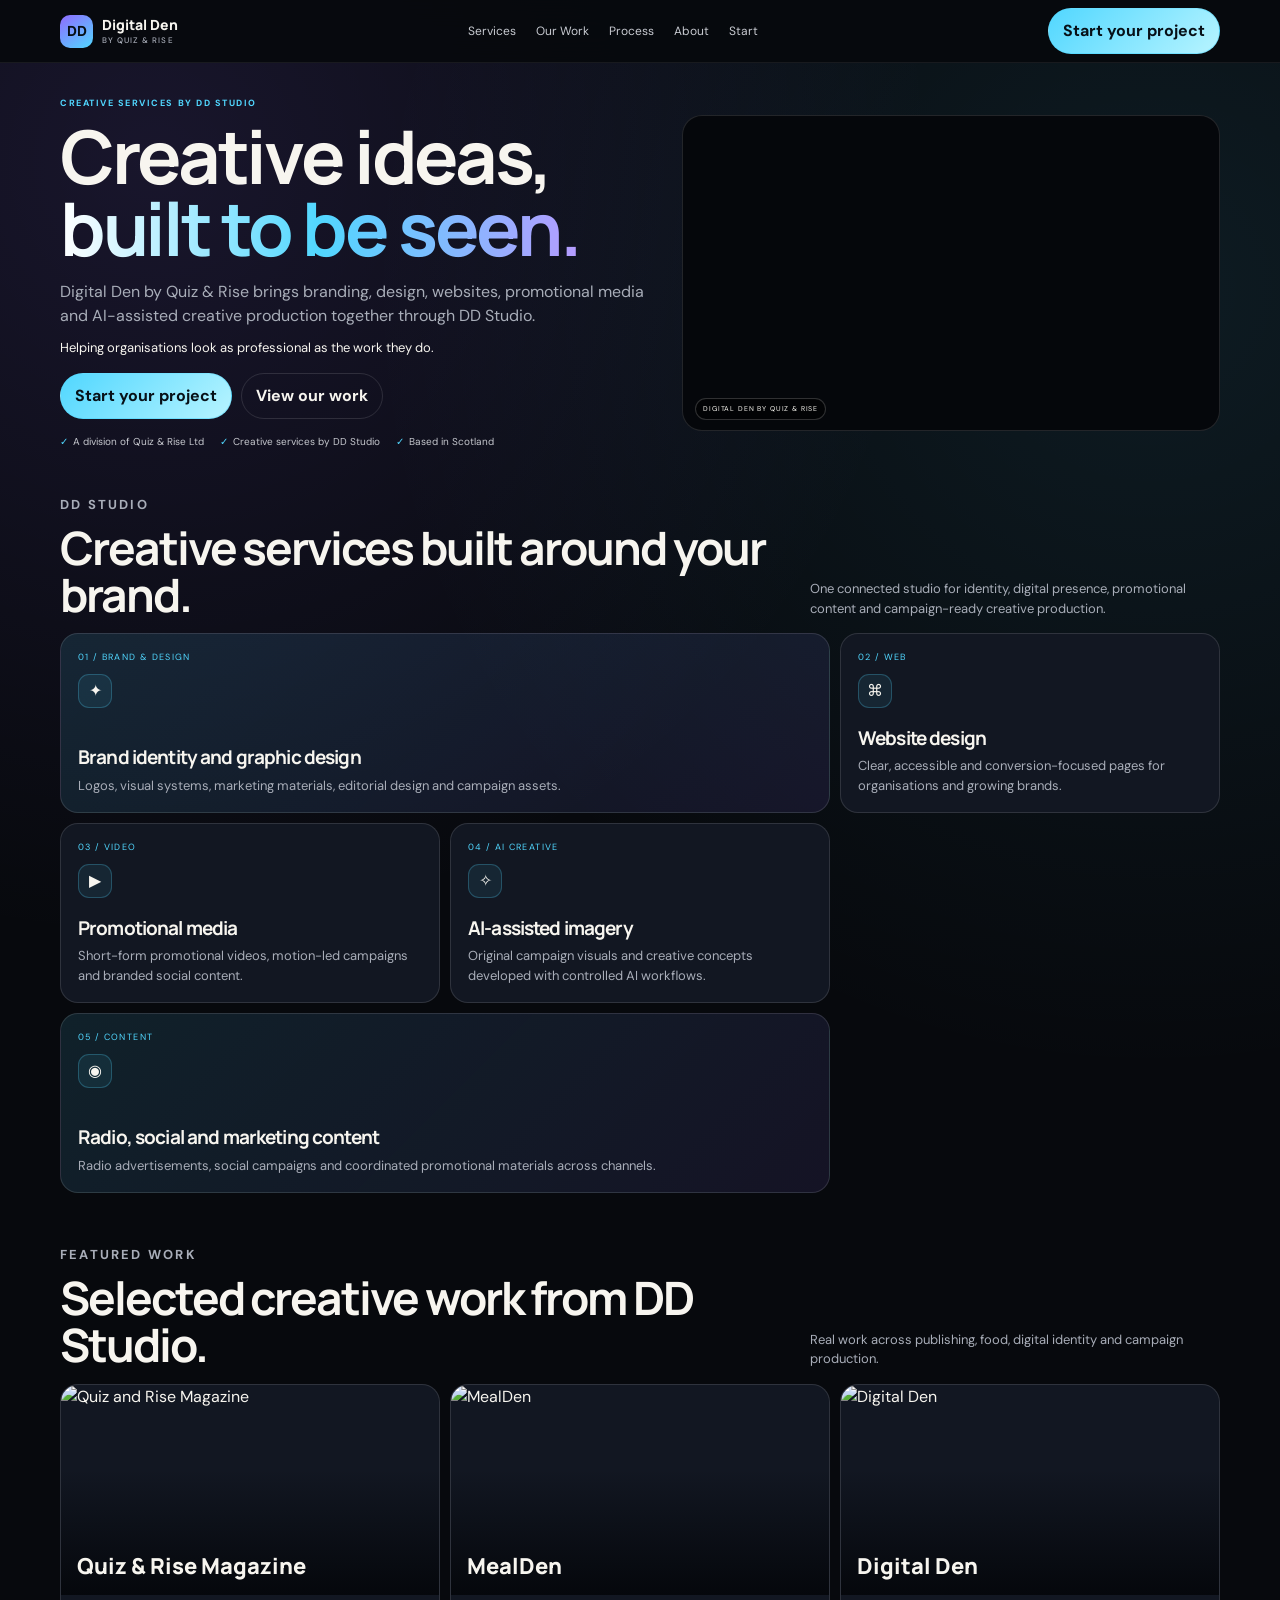
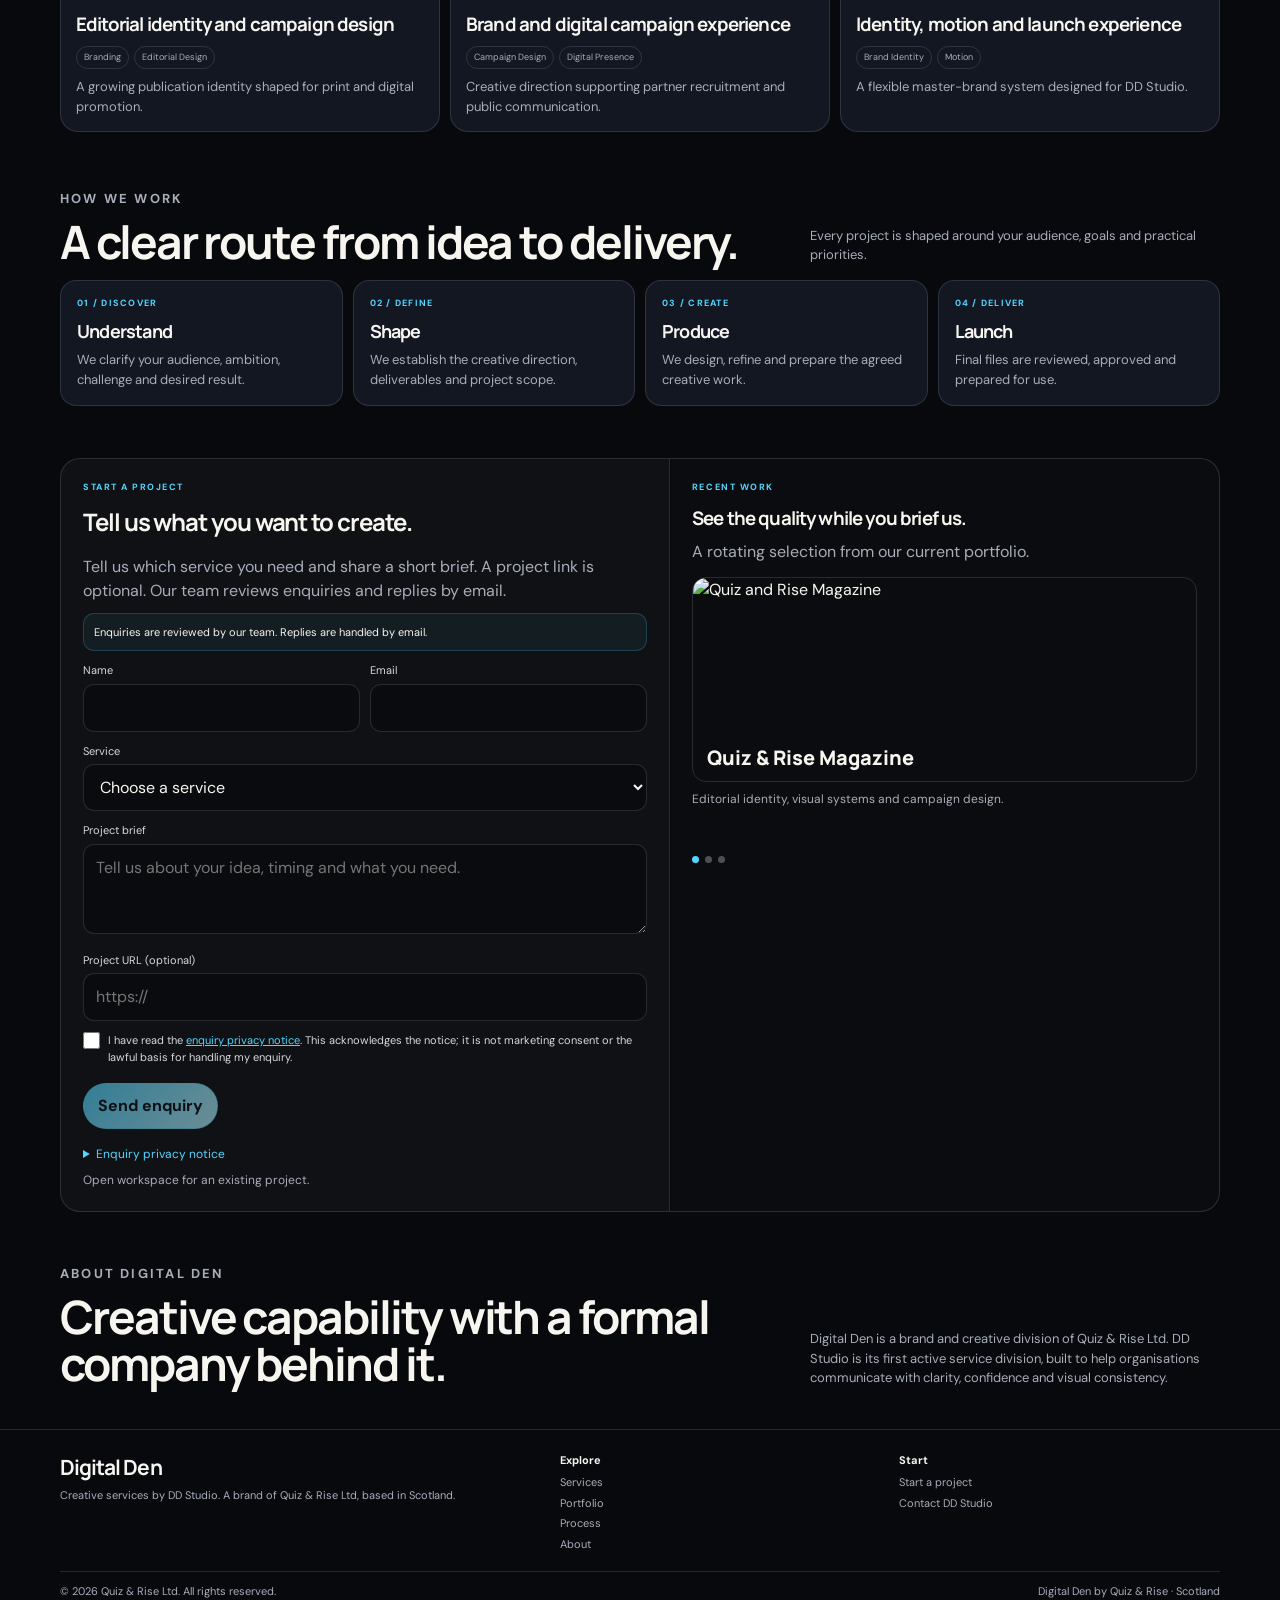
==== commit b34c6fe6: "feat(digital-den): approve isolated production enquiry release" ====
--- a/index.html
+++ b/index.html
@@ -56,8 +56,8 @@
 </main>
 <footer><div class="shell"><div class="footer-grid"><div class="footer-brand"><h3>Digital Den</h3><p>Creative services by DD Studio. A brand of Quiz & Rise Ltd, based in Scotland.</p></div><div class="footer-col"><strong>Explore</strong><a href="#services">Services</a><a href="#work">Portfolio</a><a href="#process">Process</a><a href="#about">About</a></div><div class="footer-col"><strong>Start</strong><a href="#assessment">Start a project</a><a href="#assessment">Contact DD Studio</a></div></div><div class="footer-bottom"><span>© 2026 Quiz & Rise Ltd. All rights reserved.</span><span>Digital Den by Quiz & Rise · Scotland</span></div></div></footer>
 <script>
-// Enable only in a later reviewed release after production secret-bearing proof.
-const DD_HOMEPAGE_CUTOVER_APPROVED = false;
+// Owner-approved Digital Den minimal enquiry cutover; independent of shared backend.
+const DD_HOMEPAGE_CUTOVER_APPROVED = true;
 document.addEventListener('DOMContentLoaded', () => {
   const form = document.getElementById('minimal-enquiry-form');
   const fields = document.getElementById('enquiry-fields');
